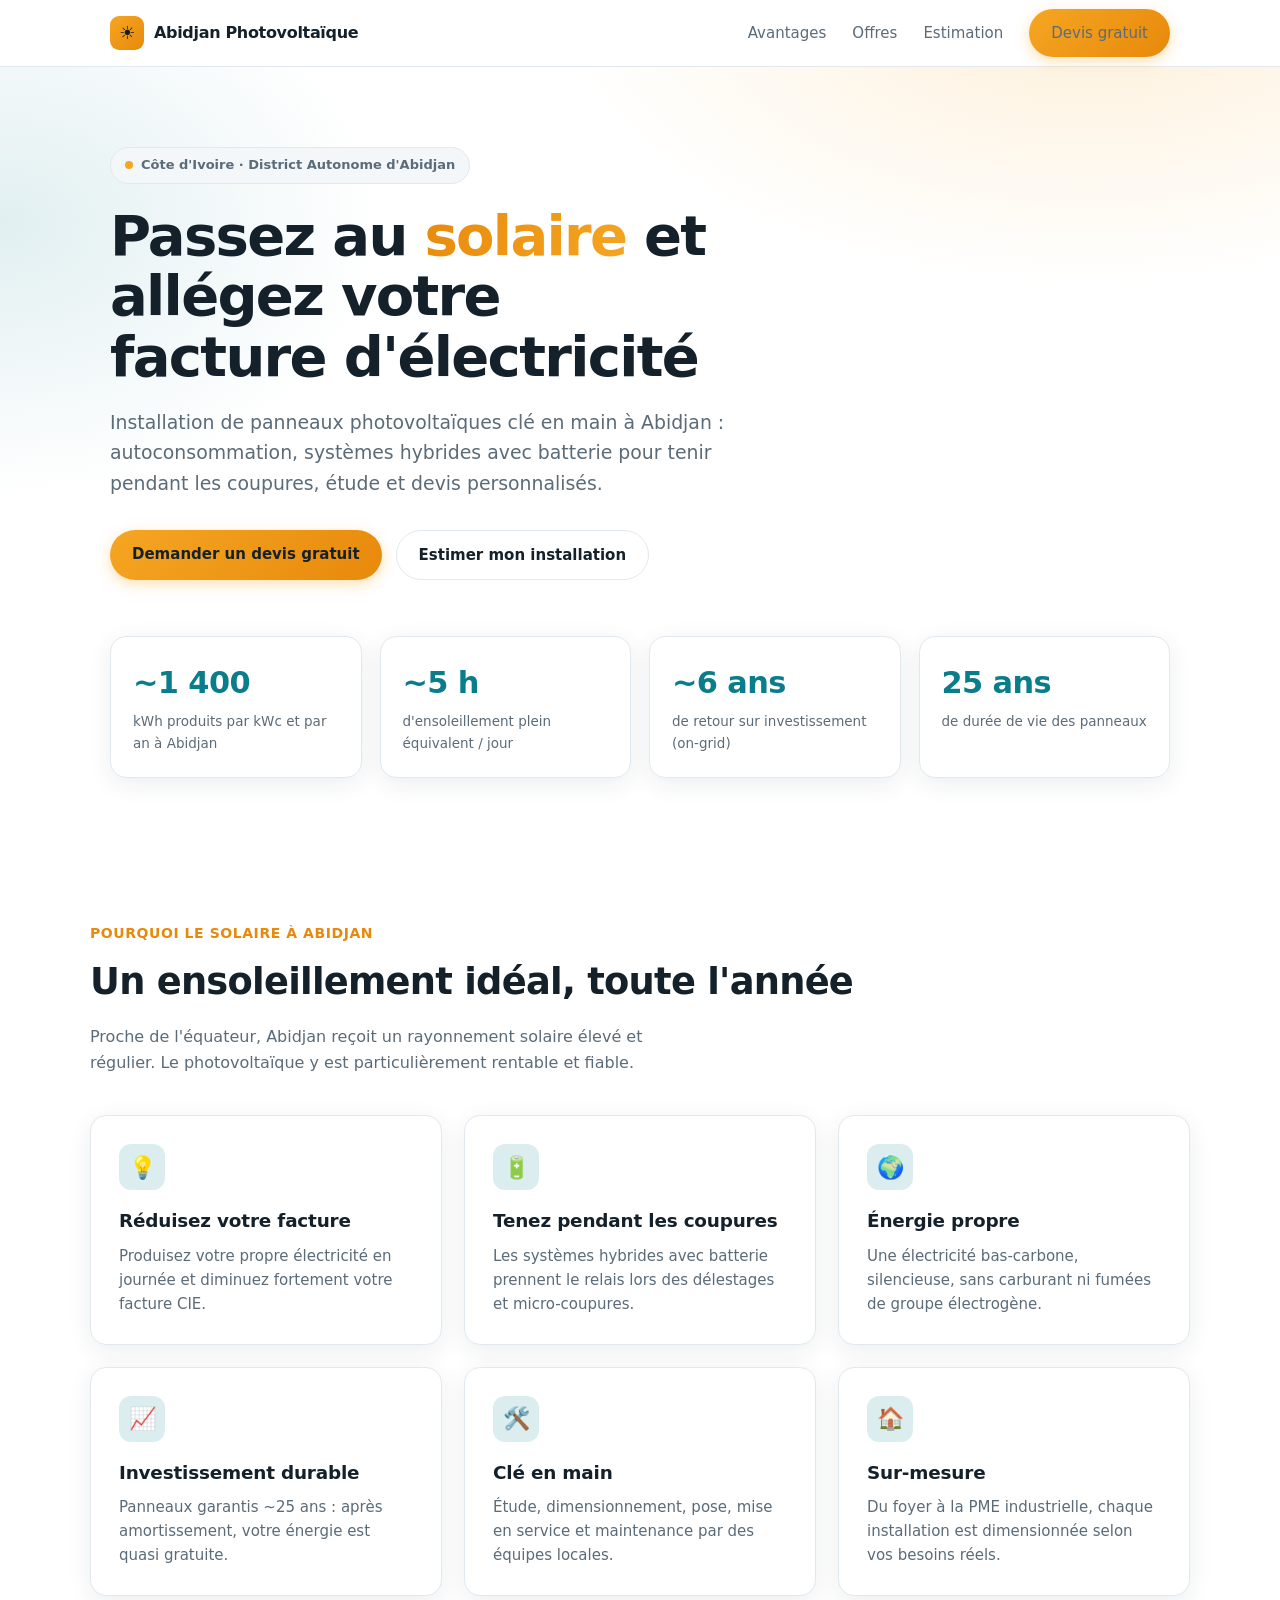
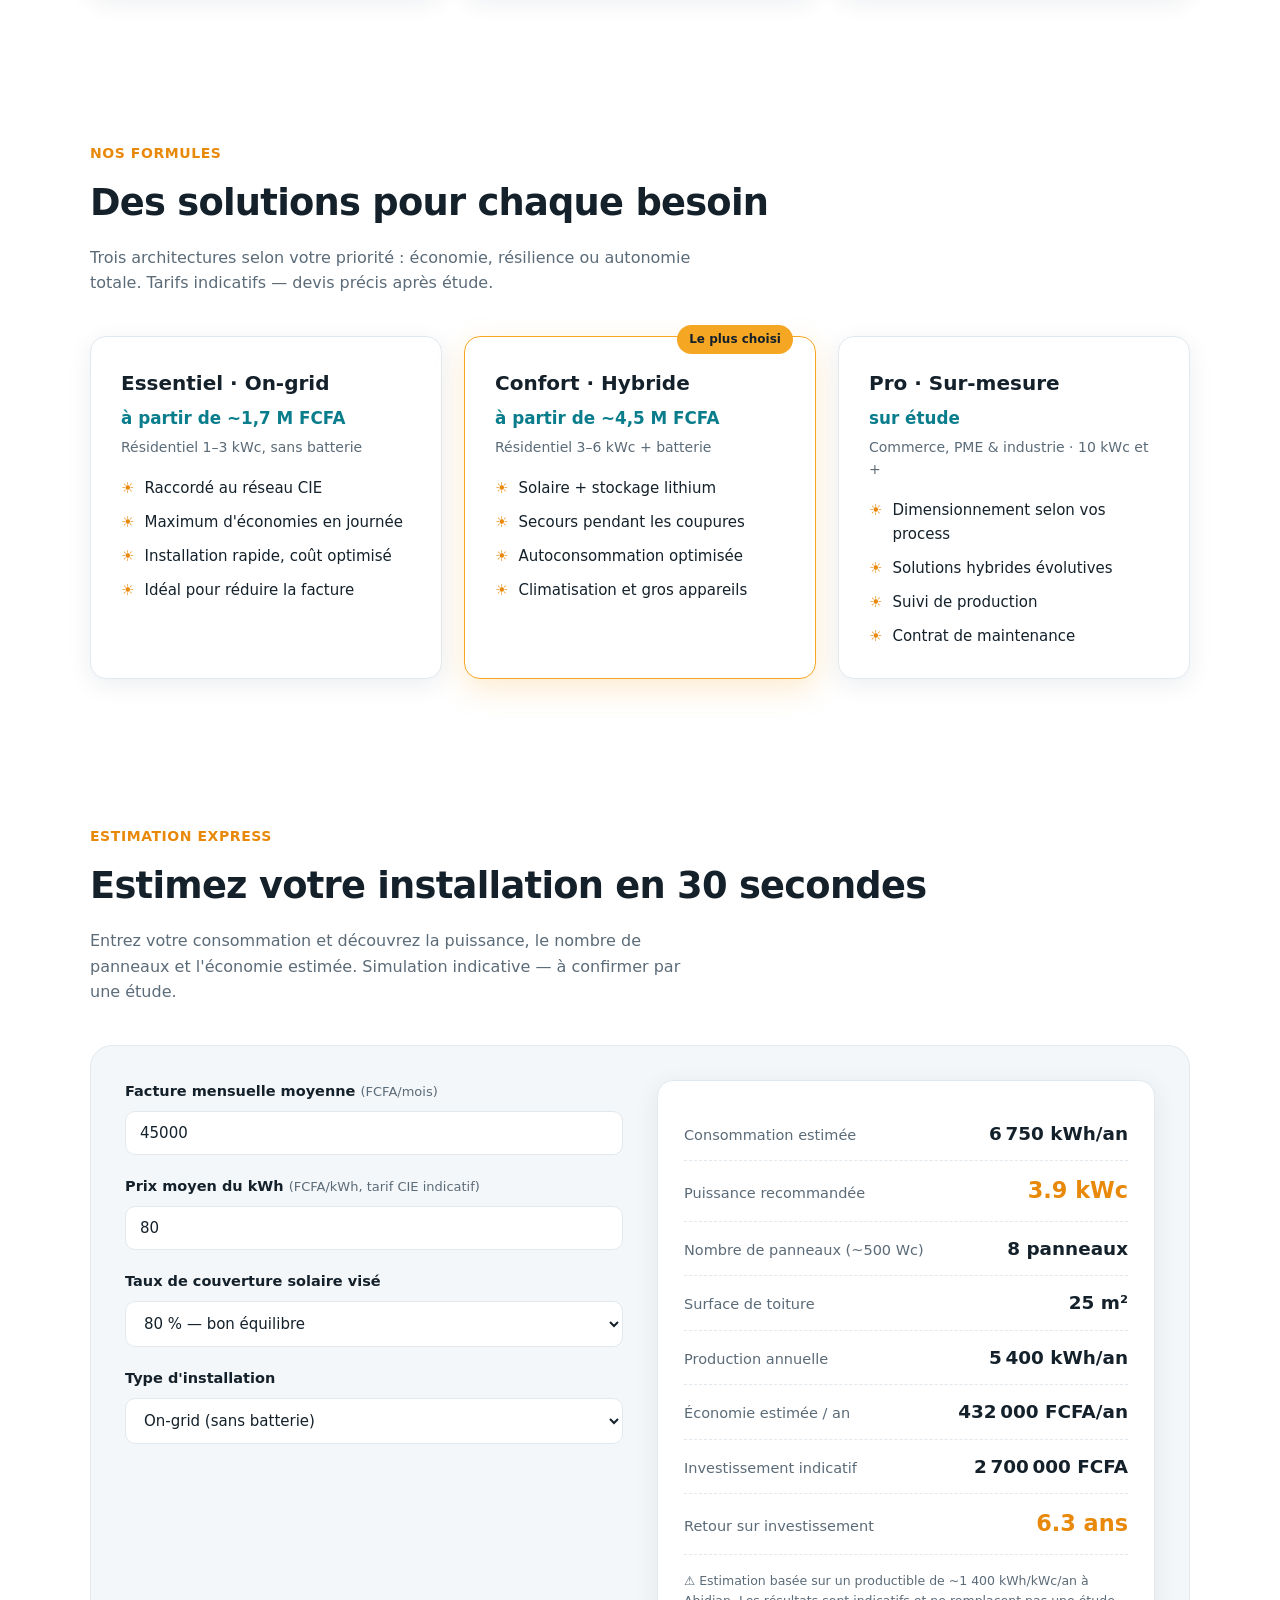
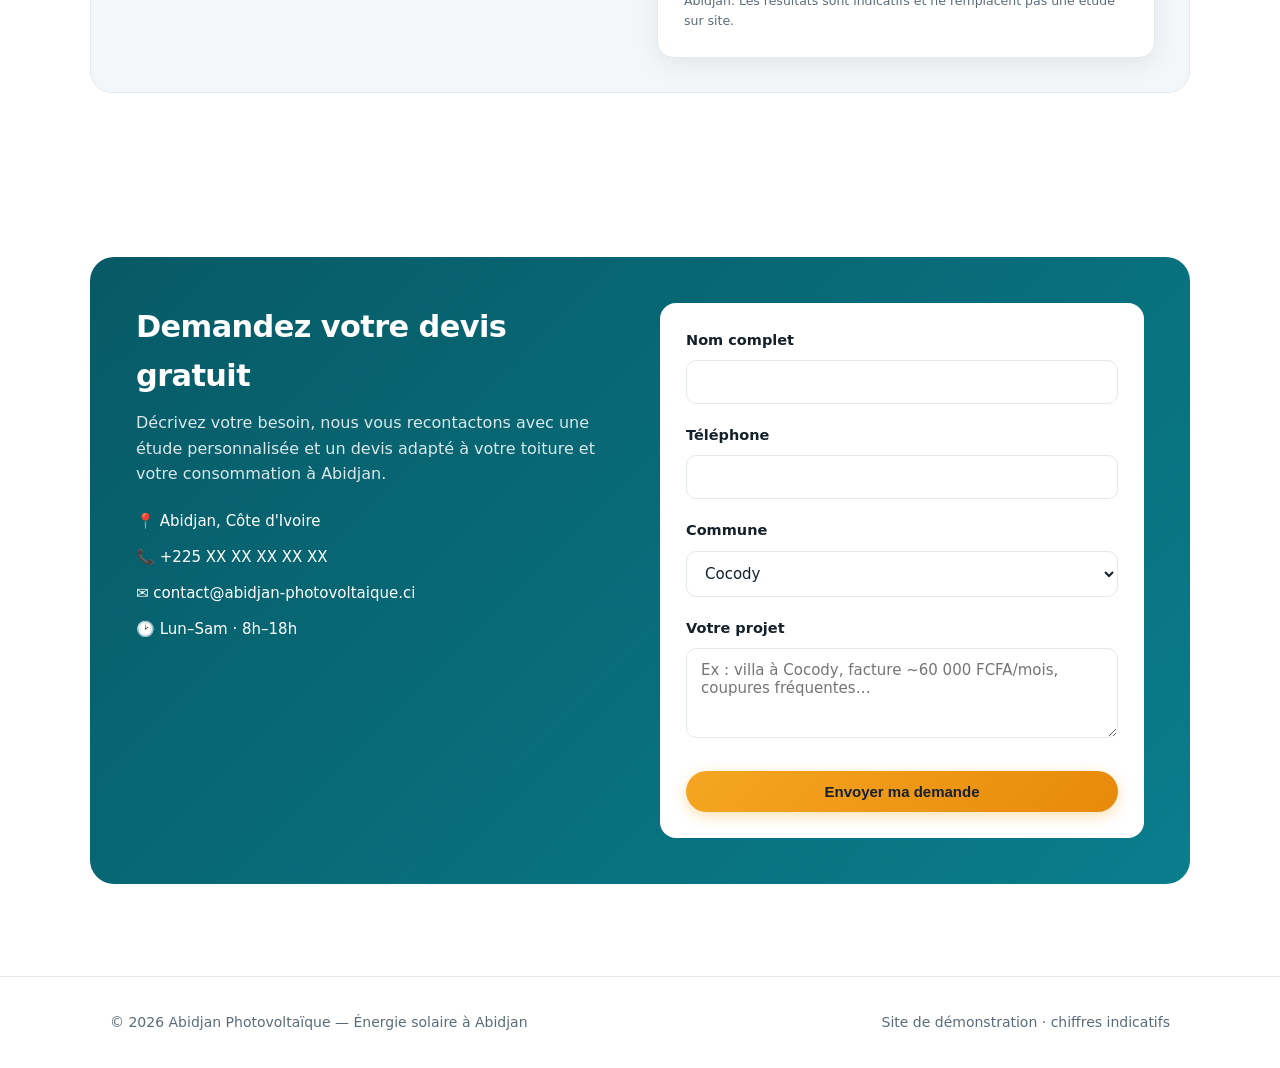
==== index.html @ bf9a9ce2 "feat: landing page et étude technique Abidjan photovoltaïque - index.html : site vitrine autonome (o" ====
<!DOCTYPE html>
<html lang="fr">
<head>
  <meta charset="UTF-8">
  <meta name="viewport" content="width=device-width, initial-scale=1.0">
  <title>Abidjan Photovoltaïque — Énergie solaire clé en main</title>
  <meta name="description" content="Installation de panneaux solaires photovoltaïques à Abidjan : autoconsommation, systèmes hybrides avec batterie, étude et devis. Réduisez votre facture CIE.">
  <style>
    :root {
      --sun: #f5a623;
      --sun-deep: #e8890b;
      --sky: #0a7d8c;
      --sky-deep: #075a66;
      --ink: #14212b;
      --muted: #5b6b78;
      --bg: #ffffff;
      --soft: #f4f7f9;
      --line: #e2e9ee;
      --card: #ffffff;
      --radius: 16px;
      --shadow: 0 6px 24px rgba(10, 40, 60, 0.08);
    }
    @media (prefers-color-scheme: dark) {
      :root {
        --ink: #eef4f7;
        --muted: #a3b3bf;
        --bg: #0e1519;
        --soft: #141e24;
        --line: #24333c;
        --card: #16222a;
        --shadow: 0 6px 24px rgba(0, 0, 0, 0.4);
      }
    }
    * { box-sizing: border-box; margin: 0; padding: 0; }
    html { scroll-behavior: smooth; }
    body {
      font-family: system-ui, -apple-system, "Segoe UI", Roboto, sans-serif;
      color: var(--ink);
      background: var(--bg);
      line-height: 1.6;
      -webkit-font-smoothing: antialiased;
    }
    a { color: inherit; }
    .wrap { max-width: 1100px; margin: 0 auto; padding: 0 20px; }

    /* Header */
    header {
      position: sticky; top: 0; z-index: 50;
      background: color-mix(in srgb, var(--bg) 88%, transparent);
      backdrop-filter: blur(10px);
      border-bottom: 1px solid var(--line);
    }
    .nav { display: flex; align-items: center; justify-content: space-between; height: 66px; }
    .brand { display: flex; align-items: center; gap: 10px; font-weight: 800; letter-spacing: -0.02em; }
    .brand .mark {
      width: 34px; height: 34px; border-radius: 9px;
      background: linear-gradient(135deg, var(--sun), var(--sun-deep));
      display: grid; place-items: center; font-size: 18px;
    }
    .nav-links { display: flex; gap: 26px; align-items: center; }
    .nav-links a { text-decoration: none; color: var(--muted); font-weight: 500; font-size: 15px; }
    .nav-links a:hover { color: var(--ink); }
    .btn {
      display: inline-block; border: none; cursor: pointer;
      background: linear-gradient(135deg, var(--sun), var(--sun-deep));
      color: #14212b; font-weight: 700; font-size: 15px;
      padding: 12px 22px; border-radius: 999px; text-decoration: none;
      transition: transform .15s ease, box-shadow .15s ease;
      box-shadow: 0 4px 14px rgba(245, 166, 35, 0.35);
    }
    .btn:hover { transform: translateY(-2px); box-shadow: 0 8px 22px rgba(245, 166, 35, 0.45); }
    .btn.ghost { background: transparent; color: var(--ink); box-shadow: none; border: 1.5px solid var(--line); }
    @media (max-width: 720px) { .nav-links a:not(.btn) { display: none; } }

    /* Hero */
    .hero {
      position: relative; overflow: hidden;
      padding: 80px 0 70px;
      background:
        radial-gradient(900px 500px at 85% -10%, rgba(245,166,35,0.18), transparent 60%),
        radial-gradient(700px 500px at 0% 20%, rgba(10,125,140,0.12), transparent 55%);
    }
    .hero h1 {
      font-size: clamp(2.1rem, 5vw, 3.5rem); line-height: 1.08;
      letter-spacing: -0.03em; max-width: 16ch;
    }
    .hero h1 .grad {
      background: linear-gradient(120deg, var(--sun-deep), var(--sun));
      -webkit-background-clip: text; background-clip: text; color: transparent;
    }
    .hero p.lead { margin-top: 20px; font-size: 1.18rem; color: var(--muted); max-width: 52ch; }
    .hero-cta { margin-top: 32px; display: flex; gap: 14px; flex-wrap: wrap; }
    .badge {
      display: inline-flex; align-items: center; gap: 8px;
      background: var(--soft); border: 1px solid var(--line);
      padding: 7px 14px; border-radius: 999px; font-size: 13px; font-weight: 600; color: var(--muted);
      margin-bottom: 22px;
    }
    .badge .dot { width: 8px; height: 8px; border-radius: 50%; background: var(--sun); }

    /* Stats */
    .stats { display: grid; grid-template-columns: repeat(4, 1fr); gap: 18px; margin-top: 56px; }
    .stat { background: var(--card); border: 1px solid var(--line); border-radius: var(--radius); padding: 22px; box-shadow: var(--shadow); }
    .stat .n { font-size: 1.9rem; font-weight: 800; letter-spacing: -0.02em; color: var(--sky); }
    .stat .l { font-size: 13.5px; color: var(--muted); margin-top: 4px; }
    @media (max-width: 720px) { .stats { grid-template-columns: repeat(2, 1fr); } }

    /* Sections */
    section.block { padding: 72px 0; }
    .eyebrow { color: var(--sun-deep); font-weight: 700; font-size: 14px; letter-spacing: 0.04em; text-transform: uppercase; }
    h2.title { font-size: clamp(1.6rem, 3.4vw, 2.3rem); letter-spacing: -0.02em; margin-top: 8px; }
    .section-intro { color: var(--muted); max-width: 60ch; margin-top: 12px; }

    .grid3 { display: grid; grid-template-columns: repeat(3, 1fr); gap: 22px; margin-top: 40px; }
    @media (max-width: 820px) { .grid3 { grid-template-columns: 1fr; } }
    .feature { background: var(--card); border: 1px solid var(--line); border-radius: var(--radius); padding: 28px; box-shadow: var(--shadow); }
    .feature .ico { width: 46px; height: 46px; border-radius: 12px; background: color-mix(in srgb, var(--sky) 14%, transparent); display: grid; place-items: center; font-size: 22px; margin-bottom: 16px; }
    .feature h3 { font-size: 1.15rem; letter-spacing: -0.01em; }
    .feature p { color: var(--muted); margin-top: 8px; font-size: 15px; }

    /* Offers */
    .offers { display: grid; grid-template-columns: repeat(3, 1fr); gap: 22px; margin-top: 40px; }
    @media (max-width: 820px) { .offers { grid-template-columns: 1fr; } }
    .offer { background: var(--card); border: 1px solid var(--line); border-radius: var(--radius); padding: 30px; position: relative; box-shadow: var(--shadow); }
    .offer.popular { border-color: var(--sun); box-shadow: 0 10px 30px rgba(245,166,35,0.22); }
    .offer .tag { position: absolute; top: -12px; right: 22px; background: var(--sun); color: #14212b; font-weight: 700; font-size: 12px; padding: 5px 12px; border-radius: 999px; }
    .offer h3 { font-size: 1.25rem; }
    .offer .price { font-size: 1.05rem; color: var(--sky); font-weight: 700; margin: 6px 0 4px; }
    .offer .sub { color: var(--muted); font-size: 14px; }
    .offer ul { list-style: none; margin-top: 18px; display: grid; gap: 10px; }
    .offer li { font-size: 15px; display: flex; gap: 10px; align-items: flex-start; }
    .offer li::before { content: "☀"; color: var(--sun-deep); }

    /* Calculator */
    .calc-wrap { background: var(--soft); border: 1px solid var(--line); border-radius: 22px; padding: 34px; margin-top: 40px; display: grid; grid-template-columns: 1fr 1fr; gap: 34px; }
    @media (max-width: 820px) { .calc-wrap { grid-template-columns: 1fr; } }
    .field { margin-bottom: 20px; }
    .field label { display: block; font-weight: 600; font-size: 14.5px; margin-bottom: 8px; }
    .field .hint { color: var(--muted); font-weight: 400; font-size: 13px; }
    .field input, .field select {
      width: 100%; padding: 12px 14px; border-radius: 10px; border: 1.5px solid var(--line);
      background: var(--bg); color: var(--ink); font-size: 15px; font-family: inherit;
    }
    .field input:focus, .field select:focus { outline: none; border-color: var(--sun); }
    .results { background: var(--card); border: 1px solid var(--line); border-radius: 16px; padding: 26px; box-shadow: var(--shadow); }
    .res-row { display: flex; justify-content: space-between; align-items: baseline; padding: 12px 0; border-bottom: 1px dashed var(--line); }
    .res-row:last-child { border-bottom: none; }
    .res-row .k { color: var(--muted); font-size: 14.5px; }
    .res-row .v { font-weight: 800; font-size: 1.15rem; color: var(--ink); }
    .res-row .v.big { color: var(--sun-deep); font-size: 1.4rem; }
    .disclaimer { font-size: 12.5px; color: var(--muted); margin-top: 16px; }

    /* Contact */
    .contact { background: linear-gradient(135deg, var(--sky-deep), var(--sky)); border-radius: 24px; padding: 46px; color: #fff; margin-top: 20px; display: grid; grid-template-columns: 1fr 1fr; gap: 40px; }
    @media (max-width: 820px) { .contact { grid-template-columns: 1fr; padding: 32px; } }
    .contact h2 { font-size: 1.9rem; letter-spacing: -0.02em; }
    .contact p { color: rgba(255,255,255,0.85); margin-top: 10px; }
    .contact .info { margin-top: 22px; display: grid; gap: 12px; font-size: 15px; }
    .contact .info div { display: flex; gap: 10px; align-items: center; }
    .form-card { background: #fff; border-radius: 16px; padding: 26px; color: var(--ink); }
    .form-card .field input, .form-card .field select, .form-card .field textarea {
      width: 100%; padding: 12px 14px; border-radius: 10px; border: 1.5px solid #e2e9ee;
      background: #fff; color: #14212b; font-size: 15px; font-family: inherit;
    }
    .form-card textarea { resize: vertical; min-height: 90px; }
    .form-card .btn { width: 100%; text-align: center; margin-top: 6px; }
    .form-msg { margin-top: 14px; font-size: 14px; font-weight: 600; color: var(--sky-deep); display: none; }

    footer { border-top: 1px solid var(--line); padding: 34px 0; margin-top: 20px; color: var(--muted); font-size: 14px; }
    .foot { display: flex; justify-content: space-between; flex-wrap: wrap; gap: 12px; align-items: center; }
  </style>
</head>
<body>
  <header>
    <div class="wrap nav">
      <div class="brand"><span class="mark">☀️</span> Abidjan Photovoltaïque</div>
      <nav class="nav-links">
        <a href="#avantages">Avantages</a>
        <a href="#offres">Offres</a>
        <a href="#calcul">Estimation</a>
        <a href="#contact" class="btn">Devis gratuit</a>
      </nav>
    </div>
  </header>

  <!-- HERO -->
  <section class="hero">
    <div class="wrap">
      <span class="badge"><span class="dot"></span> Côte d'Ivoire · District Autonome d'Abidjan</span>
      <h1>Passez au <span class="grad">solaire</span> et allégez votre facture d'électricité</h1>
      <p class="lead">Installation de panneaux photovoltaïques clé en main à Abidjan : autoconsommation, systèmes hybrides avec batterie pour tenir pendant les coupures, étude et devis personnalisés.</p>
      <div class="hero-cta">
        <a href="#contact" class="btn">Demander un devis gratuit</a>
        <a href="#calcul" class="btn ghost">Estimer mon installation</a>
      </div>

      <div class="stats">
        <div class="stat"><div class="n">~1 400</div><div class="l">kWh produits par kWc et par an à Abidjan</div></div>
        <div class="stat"><div class="n">~5 h</div><div class="l">d'ensoleillement plein équivalent / jour</div></div>
        <div class="stat"><div class="n">~6 ans</div><div class="l">de retour sur investissement (on-grid)</div></div>
        <div class="stat"><div class="n">25 ans</div><div class="l">de durée de vie des panneaux</div></div>
      </div>
    </div>
  </section>

  <!-- AVANTAGES -->
  <section class="block wrap" id="avantages">
    <span class="eyebrow">Pourquoi le solaire à Abidjan</span>
    <h2 class="title">Un ensoleillement idéal, toute l'année</h2>
    <p class="section-intro">Proche de l'équateur, Abidjan reçoit un rayonnement solaire élevé et régulier. Le photovoltaïque y est particulièrement rentable et fiable.</p>
    <div class="grid3">
      <div class="feature"><div class="ico">💡</div><h3>Réduisez votre facture</h3><p>Produisez votre propre électricité en journée et diminuez fortement votre facture CIE.</p></div>
      <div class="feature"><div class="ico">🔋</div><h3>Tenez pendant les coupures</h3><p>Les systèmes hybrides avec batterie prennent le relais lors des délestages et micro-coupures.</p></div>
      <div class="feature"><div class="ico">🌍</div><h3>Énergie propre</h3><p>Une électricité bas-carbone, silencieuse, sans carburant ni fumées de groupe électrogène.</p></div>
      <div class="feature"><div class="ico">📈</div><h3>Investissement durable</h3><p>Panneaux garantis ~25 ans : après amortissement, votre énergie est quasi gratuite.</p></div>
      <div class="feature"><div class="ico">🛠️</div><h3>Clé en main</h3><p>Étude, dimensionnement, pose, mise en service et maintenance par des équipes locales.</p></div>
      <div class="feature"><div class="ico">🏠</div><h3>Sur-mesure</h3><p>Du foyer à la PME industrielle, chaque installation est dimensionnée selon vos besoins réels.</p></div>
    </div>
  </section>

  <!-- OFFRES -->
  <section class="block wrap" id="offres">
    <span class="eyebrow">Nos formules</span>
    <h2 class="title">Des solutions pour chaque besoin</h2>
    <p class="section-intro">Trois architectures selon votre priorité : économie, résilience ou autonomie totale. Tarifs indicatifs — devis précis après étude.</p>
    <div class="offers">
      <div class="offer">
        <h3>Essentiel · On-grid</h3>
        <div class="price">à partir de ~1,7 M FCFA</div>
        <div class="sub">Résidentiel 1–3 kWc, sans batterie</div>
        <ul>
          <li>Raccordé au réseau CIE</li>
          <li>Maximum d'économies en journée</li>
          <li>Installation rapide, coût optimisé</li>
          <li>Idéal pour réduire la facture</li>
        </ul>
      </div>
      <div class="offer popular">
        <span class="tag">Le plus choisi</span>
        <h3>Confort · Hybride</h3>
        <div class="price">à partir de ~4,5 M FCFA</div>
        <div class="sub">Résidentiel 3–6 kWc + batterie</div>
        <ul>
          <li>Solaire + stockage lithium</li>
          <li>Secours pendant les coupures</li>
          <li>Autoconsommation optimisée</li>
          <li>Climatisation et gros appareils</li>
        </ul>
      </div>
      <div class="offer">
        <h3>Pro · Sur-mesure</h3>
        <div class="price">sur étude</div>
        <div class="sub">Commerce, PME & industrie · 10 kWc et +</div>
        <ul>
          <li>Dimensionnement selon vos process</li>
          <li>Solutions hybrides évolutives</li>
          <li>Suivi de production</li>
          <li>Contrat de maintenance</li>
        </ul>
      </div>
    </div>
  </section>

  <!-- CALCULATEUR -->
  <section class="block wrap" id="calcul">
    <span class="eyebrow">Estimation express</span>
    <h2 class="title">Estimez votre installation en 30 secondes</h2>
    <p class="section-intro">Entrez votre consommation et découvrez la puissance, le nombre de panneaux et l'économie estimée. Simulation indicative — à confirmer par une étude.</p>
    <div class="calc-wrap">
      <div>
        <div class="field">
          <label>Facture mensuelle moyenne <span class="hint">(FCFA/mois)</span></label>
          <input type="number" id="facture" value="45000" min="0" step="1000">
        </div>
        <div class="field">
          <label>Prix moyen du kWh <span class="hint">(FCFA/kWh, tarif CIE indicatif)</span></label>
          <input type="number" id="prix" value="80" min="1" step="1">
        </div>
        <div class="field">
          <label>Taux de couverture solaire visé</label>
          <select id="couverture">
            <option value="0.6">60 % — je réduis ma facture</option>
            <option value="0.8" selected>80 % — bon équilibre</option>
            <option value="0.95">95 % — quasi-autonomie</option>
          </select>
        </div>
        <div class="field">
          <label>Type d'installation</label>
          <select id="type">
            <option value="700000">On-grid (sans batterie)</option>
            <option value="1500000">Hybride (avec batterie)</option>
          </select>
        </div>
      </div>
      <div class="results">
        <div class="res-row"><span class="k">Consommation estimée</span><span class="v" id="rConso">—</span></div>
        <div class="res-row"><span class="k">Puissance recommandée</span><span class="v big" id="rKwc">—</span></div>
        <div class="res-row"><span class="k">Nombre de panneaux (~500 Wc)</span><span class="v" id="rPan">—</span></div>
        <div class="res-row"><span class="k">Surface de toiture</span><span class="v" id="rSurf">—</span></div>
        <div class="res-row"><span class="k">Production annuelle</span><span class="v" id="rProd">—</span></div>
        <div class="res-row"><span class="k">Économie estimée / an</span><span class="v" id="rEco">—</span></div>
        <div class="res-row"><span class="k">Investissement indicatif</span><span class="v" id="rInv">—</span></div>
        <div class="res-row"><span class="k">Retour sur investissement</span><span class="v big" id="rRoi">—</span></div>
        <p class="disclaimer">⚠️ Estimation basée sur un productible de ~1 400 kWh/kWc/an à Abidjan. Les résultats sont indicatifs et ne remplacent pas une étude sur site.</p>
      </div>
    </div>
  </section>

  <!-- CONTACT -->
  <section class="block wrap" id="contact">
    <div class="contact">
      <div>
        <h2>Demandez votre devis gratuit</h2>
        <p>Décrivez votre besoin, nous vous recontactons avec une étude personnalisée et un devis adapté à votre toiture et votre consommation à Abidjan.</p>
        <div class="info">
          <div>📍 Abidjan, Côte d'Ivoire</div>
          <div>📞 +225 XX XX XX XX XX</div>
          <div>✉️ contact@abidjan-photovoltaique.ci</div>
          <div>🕑 Lun–Sam · 8h–18h</div>
        </div>
      </div>
      <form class="form-card" id="devisForm" novalidate>
        <div class="field"><label for="nom">Nom complet</label><input type="text" id="nom" required></div>
        <div class="field"><label for="tel">Téléphone</label><input type="tel" id="tel" required></div>
        <div class="field"><label for="commune">Commune</label>
          <select id="commune">
            <option>Cocody</option><option>Plateau</option><option>Yopougon</option>
            <option>Marcory</option><option>Treichville</option><option>Abobo</option>
            <option>Adjamé</option><option>Koumassi</option><option>Port-Bouët</option>
            <option>Bingerville</option><option>Autre</option>
          </select>
        </div>
        <div class="field"><label for="msg">Votre projet</label><textarea id="msg" placeholder="Ex : villa à Cocody, facture ~60 000 FCFA/mois, coupures fréquentes…"></textarea></div>
        <button type="submit" class="btn">Envoyer ma demande</button>
        <p class="form-msg" id="formMsg">✅ Merci ! Votre demande a bien été enregistrée. Nous vous recontactons rapidement.</p>
      </form>
    </div>
  </section>

  <footer>
    <div class="wrap foot">
      <div>© <span id="year"></span> Abidjan Photovoltaïque — Énergie solaire à Abidjan</div>
      <div>Site de démonstration · chiffres indicatifs</div>
    </div>
  </footer>

  <script>
    // Année dynamique
    document.getElementById('year').textContent = new Date().getFullYear();

    // --- Calculateur ---
    const PRODUCTIBLE = 1400;   // kWh par kWc et par an à Abidjan
    const WC_PAR_PANNEAU = 500; // Wc
    const M2_PAR_KWC = 6.5;     // m² par kWc

    const f = (n) => new Intl.NumberFormat('fr-FR').format(Math.round(n));

    function calcul() {
      const facture = Math.max(0, +document.getElementById('facture').value || 0);
      const prix = Math.max(1, +document.getElementById('prix').value || 1);
      const couv = +document.getElementById('couverture').value;
      const coutKwc = +document.getElementById('type').value;

      const consoMois = facture / prix;          // kWh/mois
      const consoAn = consoMois * 12;            // kWh/an
      const consoCouverte = consoAn * couv;      // kWh/an à couvrir
      const kwc = consoCouverte / PRODUCTIBLE;   // puissance crête
      const panneaux = Math.ceil((kwc * 1000) / WC_PAR_PANNEAU);
      const surface = kwc * M2_PAR_KWC;
      const prodAn = kwc * PRODUCTIBLE;
      const ecoAn = Math.min(prodAn, consoAn) * prix; // on ne valorise pas le surplus au-delà de la conso
      const invest = kwc * coutKwc;
      const roi = ecoAn > 0 ? invest / ecoAn : 0;

      document.getElementById('rConso').textContent = f(consoAn) + ' kWh/an';
      document.getElementById('rKwc').textContent = kwc.toFixed(1) + ' kWc';
      document.getElementById('rPan').textContent = panneaux + ' panneaux';
      document.getElementById('rSurf').textContent = f(surface) + ' m²';
      document.getElementById('rProd').textContent = f(prodAn) + ' kWh/an';
      document.getElementById('rEco').textContent = f(ecoAn) + ' FCFA/an';
      document.getElementById('rInv').textContent = f(invest) + ' FCFA';
      document.getElementById('rRoi').textContent = roi > 0 ? roi.toFixed(1) + ' ans' : '—';
    }

    ['facture','prix','couverture','type'].forEach(id =>
      document.getElementById(id).addEventListener('input', calcul));
    calcul();

    // --- Formulaire (démo, pas d'envoi réseau) ---
    document.getElementById('devisForm').addEventListener('submit', function (e) {
      e.preventDefault();
      const nom = document.getElementById('nom').value.trim();
      const tel = document.getElementById('tel').value.trim();
      if (!nom || !tel) { alert('Merci de renseigner votre nom et votre téléphone.'); return; }
      document.getElementById('formMsg').style.display = 'block';
      this.reset();
    });
  </script>
</body>
</html>
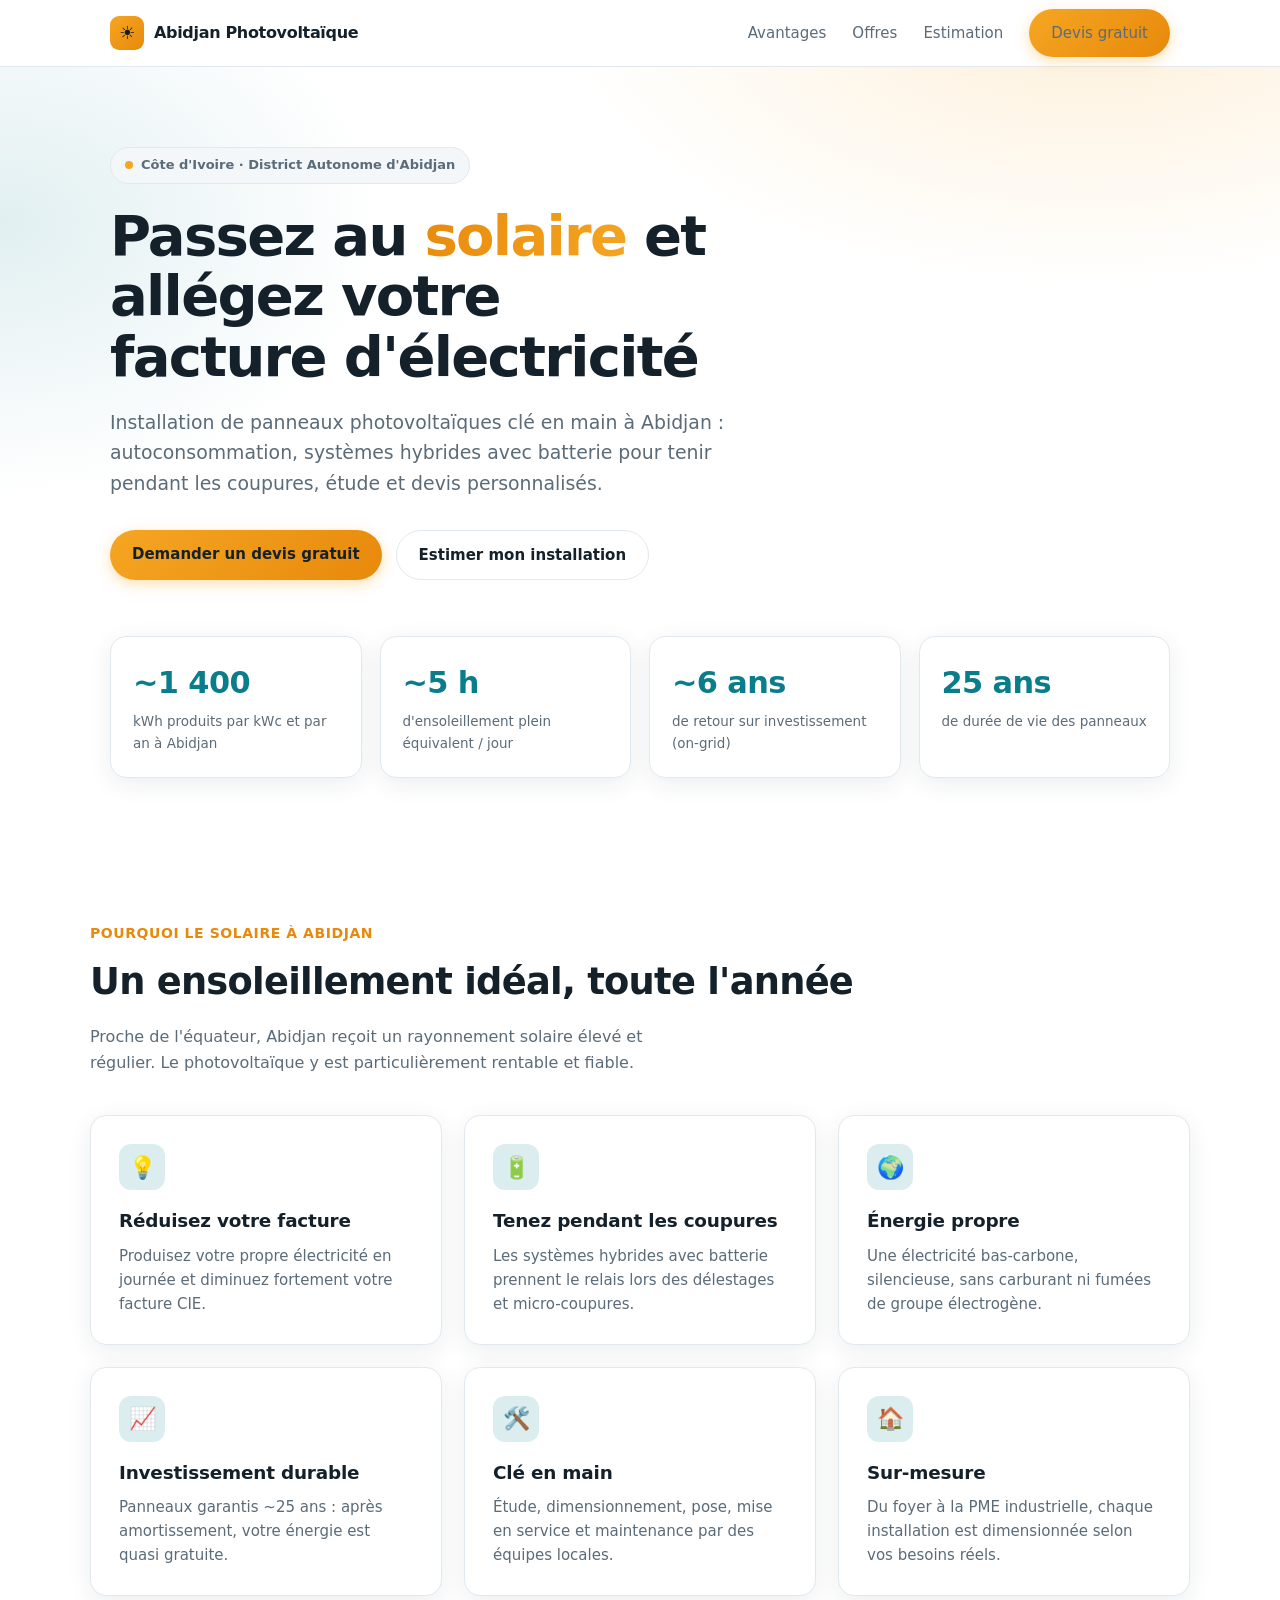
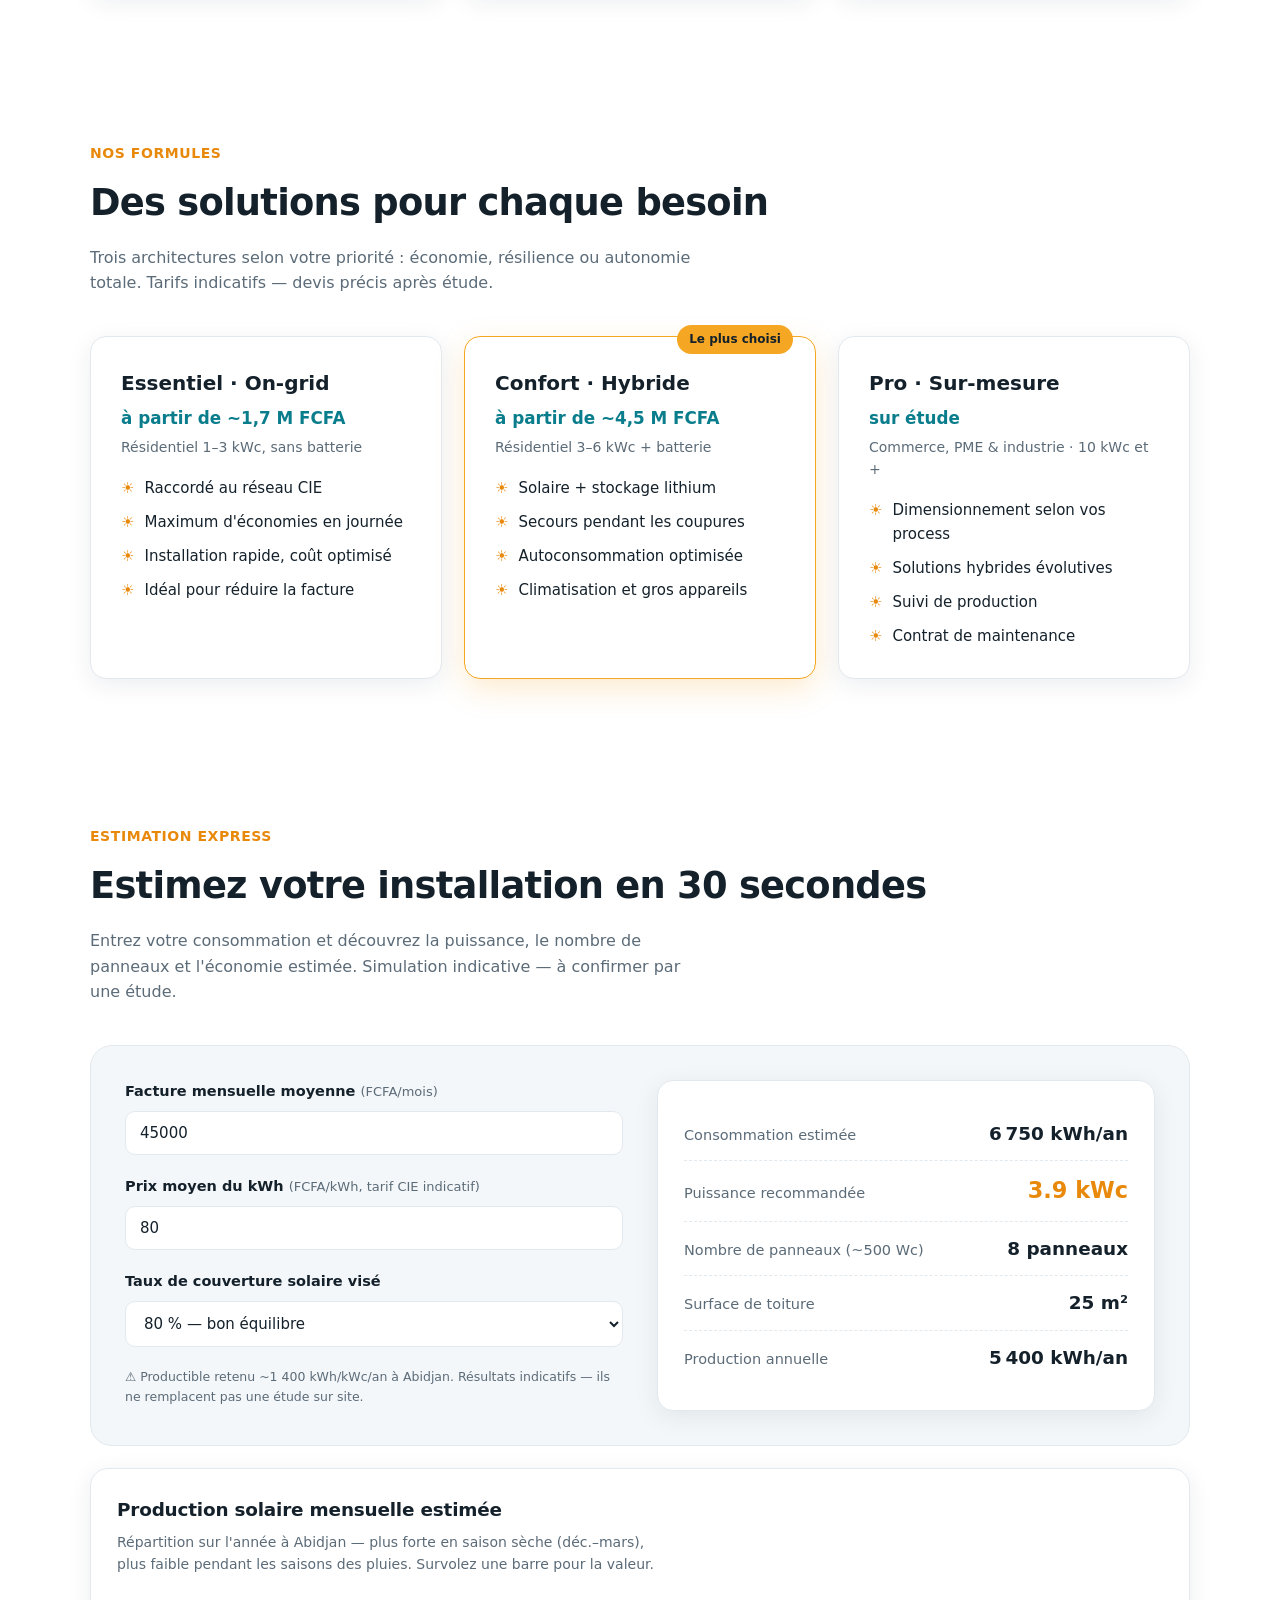
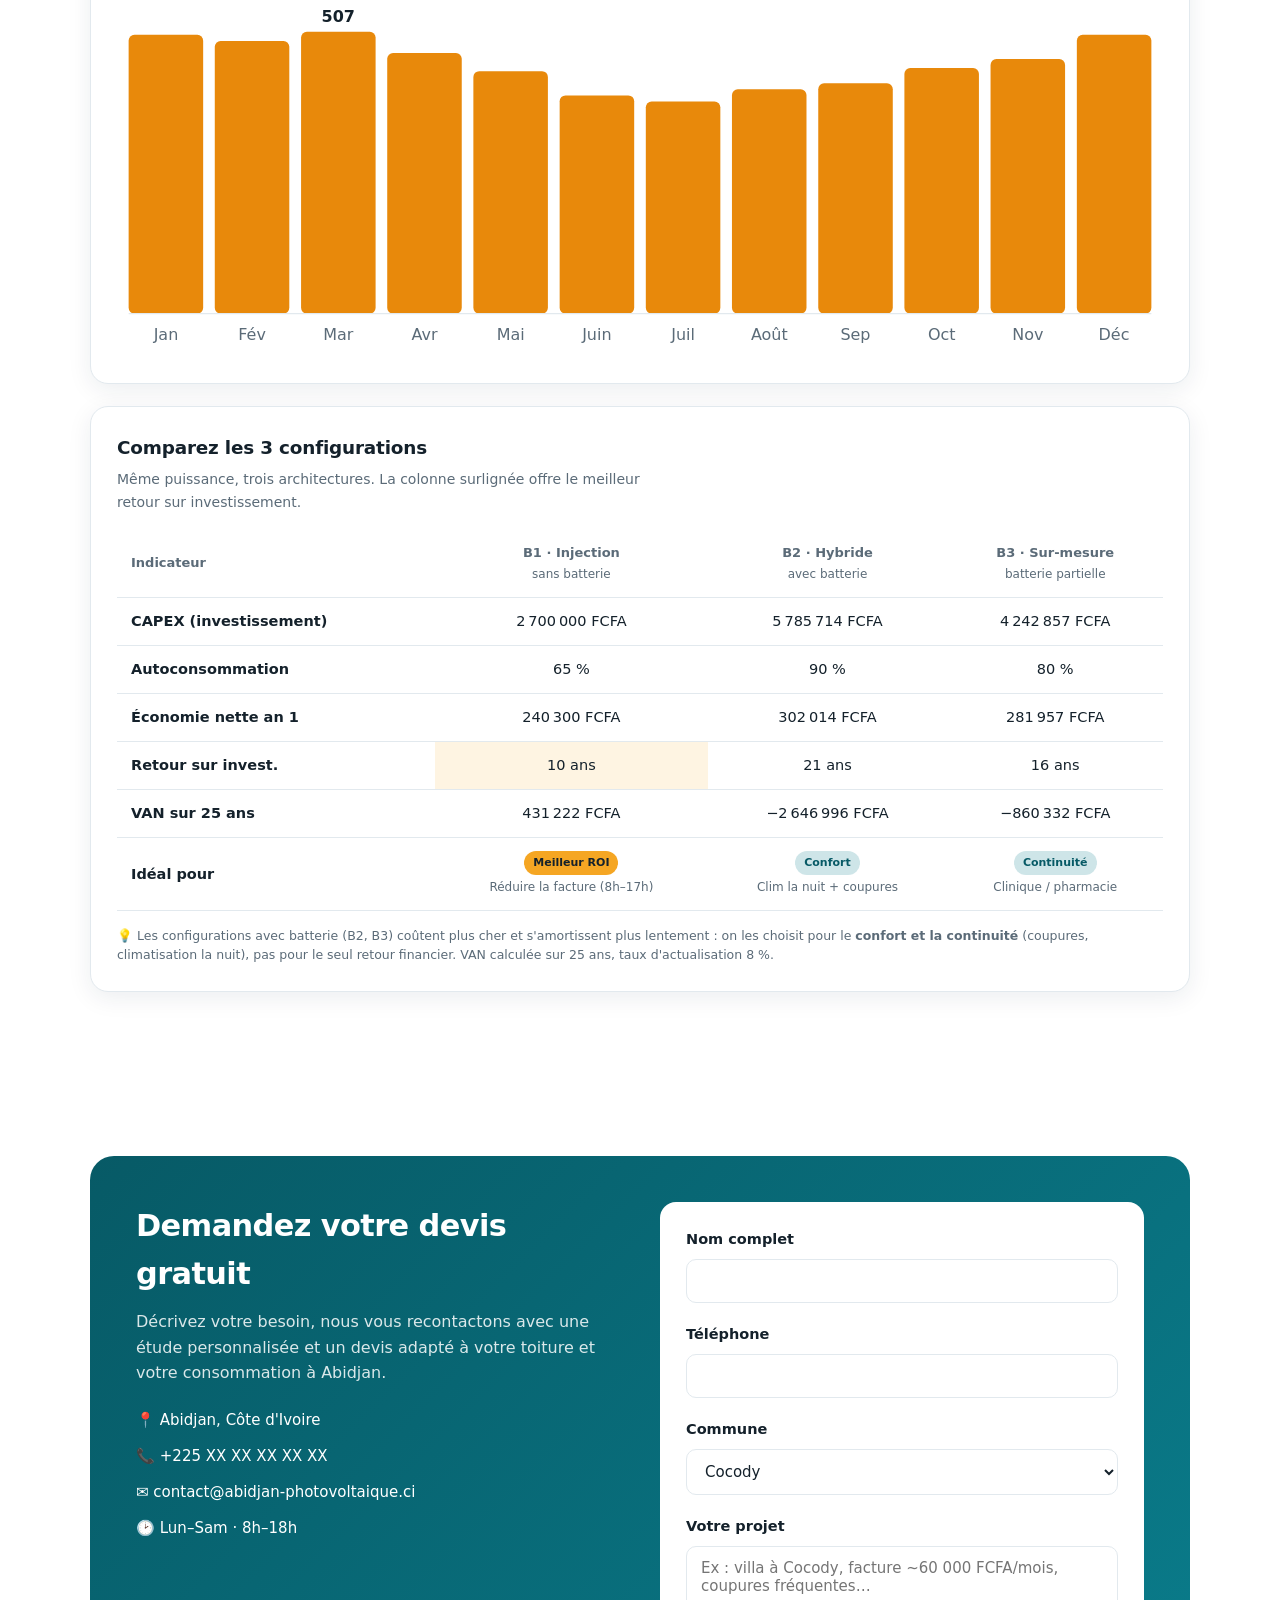
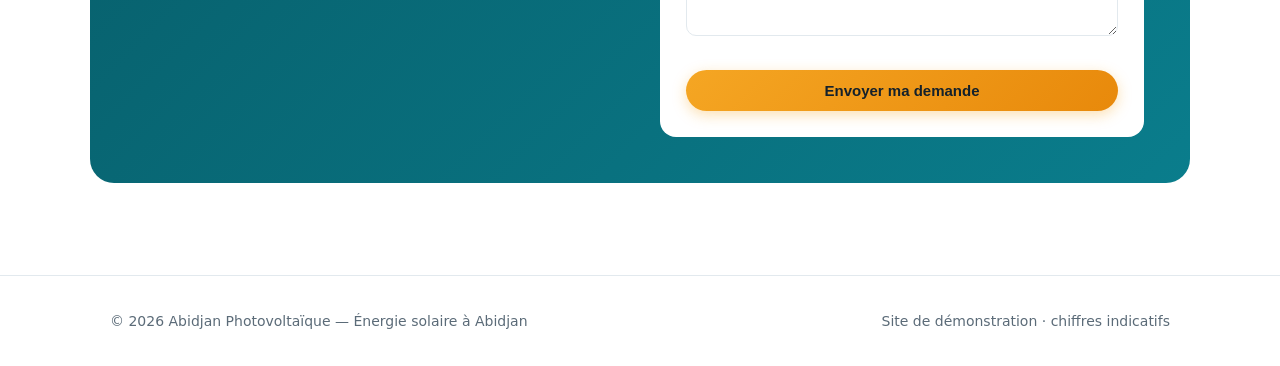
==== commit c3e0c432: "feat: calculateur web enrichi — graphique production mensuelle + comparatif B1/B2/B3 - Logique align" ====
--- a/index.html
+++ b/index.html
@@ -149,6 +149,31 @@
     .res-row .v { font-weight: 800; font-size: 1.15rem; color: var(--ink); }
     .res-row .v.big { color: var(--sun-deep); font-size: 1.4rem; }
     .disclaimer { font-size: 12.5px; color: var(--muted); margin-top: 16px; }
+
+    /* Chart + comparatif */
+    .chart-card, .compare { background: var(--card); border: 1px solid var(--line); border-radius: 18px; padding: 26px; margin-top: 22px; box-shadow: var(--shadow); }
+    .chart-card h3, .compare h3 { font-size: 1.15rem; letter-spacing: -0.01em; }
+    .chart-card .csub, .compare .csub { color: var(--muted); font-size: 14px; margin: 6px 0 18px; max-width: 62ch; }
+    .chart-card svg { width: 100%; height: auto; display: block; }
+    .chart-card .bar { fill: var(--sun-deep); transition: fill .15s; }
+    .chart-card .bar:hover { fill: var(--sun); }
+    .chart-card .axis { stroke: var(--line); stroke-width: 1; }
+    .chart-card .mlabel { fill: var(--muted); font: 500 11px system-ui, sans-serif; }
+    .chart-card .vlabel { fill: var(--ink); font: 700 11px system-ui, sans-serif; }
+    .compare .tbl-scroll { overflow-x: auto; }
+    .compare table { width: 100%; border-collapse: collapse; min-width: 460px; }
+    .compare th, .compare td { padding: 12px 14px; border-bottom: 1px solid var(--line); font-size: 14.5px; }
+    .compare thead th { font-size: 13px; color: var(--muted); font-weight: 700; text-align: center; }
+    .compare thead th:first-child { text-align: left; }
+    .compare tbody th { font-weight: 600; color: var(--ink); text-align: left; }
+    .compare tbody td { text-align: center; font-variant-numeric: tabular-nums; }
+    .compare .best { background: color-mix(in srgb, var(--sun) 13%, transparent); }
+    .compare .cfg-name { font-weight: 800; display: block; }
+    .compare .cfg-sub { color: var(--muted); font-size: 12px; font-weight: 500; }
+    .compare .pill { display: inline-block; font-size: 11px; font-weight: 700; padding: 3px 9px; border-radius: 999px; }
+    .compare .pill.win { background: var(--sun); color: #14212b; }
+    .compare .pill.res { background: color-mix(in srgb, var(--sky) 20%, transparent); color: var(--sky-deep); }
+    .compare .note { color: var(--muted); font-size: 12.5px; margin-top: 16px; line-height: 1.5; }
 
     /* Contact */
     .contact { background: linear-gradient(135deg, var(--sky-deep), var(--sky)); border-radius: 24px; padding: 46px; color: #fff; margin-top: 20px; display: grid; grid-template-columns: 1fr 1fr; gap: 40px; }
@@ -284,13 +309,7 @@
             <option value="0.95">95 % — quasi-autonomie</option>
           </select>
         </div>
-        <div class="field">
-          <label>Type d'installation</label>
-          <select id="type">
-            <option value="700000">On-grid (sans batterie)</option>
-            <option value="1500000">Hybride (avec batterie)</option>
-          </select>
-        </div>
+        <p class="disclaimer">⚠️ Productible retenu ~1 400 kWh/kWc/an à Abidjan. Résultats indicatifs — ils ne remplacent pas une étude sur site.</p>
       </div>
       <div class="results">
         <div class="res-row"><span class="k">Consommation estimée</span><span class="v" id="rConso">—</span></div>
@@ -298,11 +317,27 @@
         <div class="res-row"><span class="k">Nombre de panneaux (~500 Wc)</span><span class="v" id="rPan">—</span></div>
         <div class="res-row"><span class="k">Surface de toiture</span><span class="v" id="rSurf">—</span></div>
         <div class="res-row"><span class="k">Production annuelle</span><span class="v" id="rProd">—</span></div>
-        <div class="res-row"><span class="k">Économie estimée / an</span><span class="v" id="rEco">—</span></div>
-        <div class="res-row"><span class="k">Investissement indicatif</span><span class="v" id="rInv">—</span></div>
-        <div class="res-row"><span class="k">Retour sur investissement</span><span class="v big" id="rRoi">—</span></div>
-        <p class="disclaimer">⚠️ Estimation basée sur un productible de ~1 400 kWh/kWc/an à Abidjan. Les résultats sont indicatifs et ne remplacent pas une étude sur site.</p>
-      </div>
+      </div>
+    </div>
+
+    <!-- Graphique production mensuelle -->
+    <div class="chart-card">
+      <h3>Production solaire mensuelle estimée</h3>
+      <p class="csub">Répartition sur l'année à Abidjan — plus forte en saison sèche (déc.–mars), plus faible pendant les saisons des pluies. Survolez une barre pour la valeur.</p>
+      <div id="chart" role="img" aria-label="Production mensuelle estimée en kWh"></div>
+    </div>
+
+    <!-- Comparatif des 3 configurations -->
+    <div class="compare">
+      <h3>Comparez les 3 configurations</h3>
+      <p class="csub">Même puissance, trois architectures. La colonne surlignée offre le meilleur retour sur investissement.</p>
+      <div class="tbl-scroll">
+        <table>
+          <thead><tr><th>Indicateur</th><th id="hB1"></th><th id="hB2"></th><th id="hB3"></th></tr></thead>
+          <tbody id="cmpBody"></tbody>
+        </table>
+      </div>
+      <p class="note">💡 Les configurations avec batterie (B2, B3) coûtent plus cher et s'amortissent plus lentement : on les choisit pour le <strong>confort et la continuité</strong> (coupures, climatisation la nuit), pas pour le seul retour financier. VAN calculée sur 25 ans, taux d'actualisation 8 %.</p>
     </div>
   </section>
 
@@ -348,41 +383,130 @@
     // Année dynamique
     document.getElementById('year').textContent = new Date().getFullYear();
 
-    // --- Calculateur ---
-    const PRODUCTIBLE = 1400;   // kWh par kWc et par an à Abidjan
+    // --- Calculateur (aligné sur docs/modele-financier-pv.xlsx) ---
+    const PRODUCTIBLE = 1400;   // kWh/kWc/an à Abidjan
     const WC_PAR_PANNEAU = 500; // Wc
-    const M2_PAR_KWC = 6.5;     // m² par kWc
+    const M2_PAR_KWC = 6.5;     // m²/kWc
+    const DEGR = 0.007;         // dégradation annuelle des modules
+    const INFL = 0.03;          // inflation du tarif électricité
+    const OM = 0.015;           // O&M annuel (% CAPEX)
+    const ACTU = 0.08;          // taux d'actualisation (VAN)
+    const DUREE = 25;           // ans
+
+    const CONFIGS = [
+      { id:'B1', nom:'B1 · Injection', sub:'sans batterie',      cost:700000,  auto:0.65, bat:0.00, ond:0.08 },
+      { id:'B2', nom:'B2 · Hybride',   sub:'avec batterie',      cost:1500000, auto:0.90, bat:0.30, ond:0.08 },
+      { id:'B3', nom:'B3 · Sur-mesure',sub:'batterie partielle', cost:1100000, auto:0.80, bat:0.15, ond:0.08 },
+    ];
+
+    // Répartition mensuelle de la production à Abidjan (normalisée dans le code)
+    const MOIS = ['Jan','Fév','Mar','Avr','Mai','Juin','Juil','Août','Sep','Oct','Nov','Déc'];
+    const PART_RAW = [9.2, 9.0, 9.3, 8.6, 8.0, 7.2, 7.0, 7.4, 7.6, 8.1, 8.4, 9.2];
+    const SOMME_PART = PART_RAW.reduce((a,b)=>a+b,0);
+    const PART = PART_RAW.map(v => v / SOMME_PART);
 
     const f = (n) => new Intl.NumberFormat('fr-FR').format(Math.round(n));
+
+    // Économie & rentabilité sur 25 ans pour une config donnée
+    function evalConfig(kwc, consoAn, prix, cfg) {
+      const capex = kwc * cfg.cost;
+      const prod1 = kwc * PRODUCTIBLE;
+      const auto1 = Math.min(prod1 * cfg.auto, consoAn);
+      const netAn1 = auto1 * prix - capex * OM;   // année 1, sans remplacement
+      let cumule = -capex, van = -capex, payback = null;
+      for (let n = 1; n <= DUREE; n++) {
+        const prod = kwc * PRODUCTIBLE * Math.pow(1 - DEGR, n - 1);
+        const tarif = prix * Math.pow(1 + INFL, n - 1);
+        const auto = Math.min(prod * cfg.auto, consoAn);
+        const eco = auto * tarif;
+        const om = capex * OM;
+        const rempl = (n === 10 ? capex * cfg.bat : 0) + (n === 12 ? capex * cfg.ond : 0);
+        const net = eco - om - rempl;
+        van += net / Math.pow(1 + ACTU, n);
+        const prev = cumule; cumule += net;
+        if (payback === null && prev < 0 && cumule >= 0) payback = n;
+      }
+      return { capex, netAn1, payback, van, cumule };
+    }
+
+    // Graphique SVG des productions mensuelles (série unique)
+    function buildChart(prodAn) {
+      const W = 720, H = 250, padL = 8, padR = 8, padT = 26, padB = 30;
+      const baseY = H - padB, n = 12, gap = 8;
+      const barW = (W - padL - padR - (n - 1) * gap) / n;
+      const vals = PART.map(p => p * prodAn);
+      const yMax = Math.max(...vals) || 1;
+      const scale = (baseY - padT) / yMax;
+      const peak = vals.indexOf(yMax);
+      let s = `<svg viewBox="0 0 ${W} ${H}" preserveAspectRatio="xMidYMid meet">`;
+      vals.forEach((v, i) => {
+        const x = padL + i * (barW + gap);
+        const h = v * scale, y = baseY - h;
+        s += `<rect class="bar" x="${x.toFixed(1)}" y="${y.toFixed(1)}" width="${barW.toFixed(1)}" height="${h.toFixed(1)}" rx="4">`
+           + `<title>${MOIS[i]} : ${f(v)} kWh</title></rect>`;
+        s += `<text class="mlabel" x="${(x + barW/2).toFixed(1)}" y="${H - 12}" text-anchor="middle">${MOIS[i]}</text>`;
+        if (i === peak) s += `<text class="vlabel" x="${(x + barW/2).toFixed(1)}" y="${(y - 7).toFixed(1)}" text-anchor="middle">${f(v)}</text>`;
+      });
+      s += `<line class="axis" x1="${padL}" y1="${baseY}" x2="${W - padR}" y2="${baseY}"/></svg>`;
+      document.getElementById('chart').innerHTML = s;
+    }
 
     function calcul() {
       const facture = Math.max(0, +document.getElementById('facture').value || 0);
       const prix = Math.max(1, +document.getElementById('prix').value || 1);
       const couv = +document.getElementById('couverture').value;
-      const coutKwc = +document.getElementById('type').value;
-
-      const consoMois = facture / prix;          // kWh/mois
-      const consoAn = consoMois * 12;            // kWh/an
-      const consoCouverte = consoAn * couv;      // kWh/an à couvrir
-      const kwc = consoCouverte / PRODUCTIBLE;   // puissance crête
+
+      const consoAn = (facture / prix) * 12;
+      const kwc = (consoAn * couv) / PRODUCTIBLE;
       const panneaux = Math.ceil((kwc * 1000) / WC_PAR_PANNEAU);
-      const surface = kwc * M2_PAR_KWC;
       const prodAn = kwc * PRODUCTIBLE;
-      const ecoAn = Math.min(prodAn, consoAn) * prix; // on ne valorise pas le surplus au-delà de la conso
-      const invest = kwc * coutKwc;
-      const roi = ecoAn > 0 ? invest / ecoAn : 0;
 
       document.getElementById('rConso').textContent = f(consoAn) + ' kWh/an';
       document.getElementById('rKwc').textContent = kwc.toFixed(1) + ' kWc';
       document.getElementById('rPan').textContent = panneaux + ' panneaux';
-      document.getElementById('rSurf').textContent = f(surface) + ' m²';
+      document.getElementById('rSurf').textContent = f(kwc * M2_PAR_KWC) + ' m²';
       document.getElementById('rProd').textContent = f(prodAn) + ' kWh/an';
-      document.getElementById('rEco').textContent = f(ecoAn) + ' FCFA/an';
-      document.getElementById('rInv').textContent = f(invest) + ' FCFA';
-      document.getElementById('rRoi').textContent = roi > 0 ? roi.toFixed(1) + ' ans' : '—';
-    }
-
-    ['facture','prix','couverture','type'].forEach(id =>
+
+      buildChart(prodAn);
+
+      // Comparatif des 3 configs
+      const res = CONFIGS.map(c => ({ c, r: evalConfig(kwc, consoAn, prix, c) }));
+      const bestPay = Math.min(...res.map(x => x.r.payback ?? Infinity));
+      CONFIGS.forEach((c, i) => {
+        document.getElementById('h' + c.id).innerHTML =
+          `<span class="cfg-name">${c.nom}</span><span class="cfg-sub">${c.sub}</span>`;
+      });
+      const fpay = (p) => p ? p + ' ans' : '> 25 ans';
+      const fvan = (v) => (v >= 0 ? '' : '−') + f(Math.abs(v)) + ' FCFA';
+      const rows = [
+        ['CAPEX (investissement)', x => f(x.r.capex) + ' FCFA'],
+        ['Autoconsommation',       x => Math.round(x.c.auto * 100) + ' %'],
+        ['Économie nette an 1',    x => f(x.r.netAn1) + ' FCFA'],
+        ['Retour sur invest.',     x => fpay(x.r.payback)],
+        ['VAN sur 25 ans',         x => fvan(x.r.van)],
+      ];
+      let body = '';
+      rows.forEach(([label, fn]) => {
+        body += `<tr><th>${label}</th>`;
+        res.forEach(x => {
+          const best = (label === 'Retour sur invest.' && x.r.payback === bestPay) ? ' class="best"' : '';
+          body += `<td${best}>${fn(x)}</td>`;
+        });
+        body += '</tr>';
+      });
+      // Ligne recommandation
+      body += '<tr><th>Idéal pour</th>';
+      const reco = { B1:'Réduire la facture (8h–17h)', B2:'Clim la nuit + coupures', B3:'Clinique / pharmacie' };
+      const pill = { B1:'win', B2:'res', B3:'res' };
+      const pillTxt = { B1:'Meilleur ROI', B2:'Confort', B3:'Continuité' };
+      res.forEach(x => {
+        body += `<td><span class="pill ${pill[x.c.id]}">${pillTxt[x.c.id]}</span><br><span class="cfg-sub">${reco[x.c.id]}</span></td>`;
+      });
+      body += '</tr>';
+      document.getElementById('cmpBody').innerHTML = body;
+    }
+
+    ['facture','prix','couverture'].forEach(id =>
       document.getElementById(id).addEventListener('input', calcul));
     calcul();
 
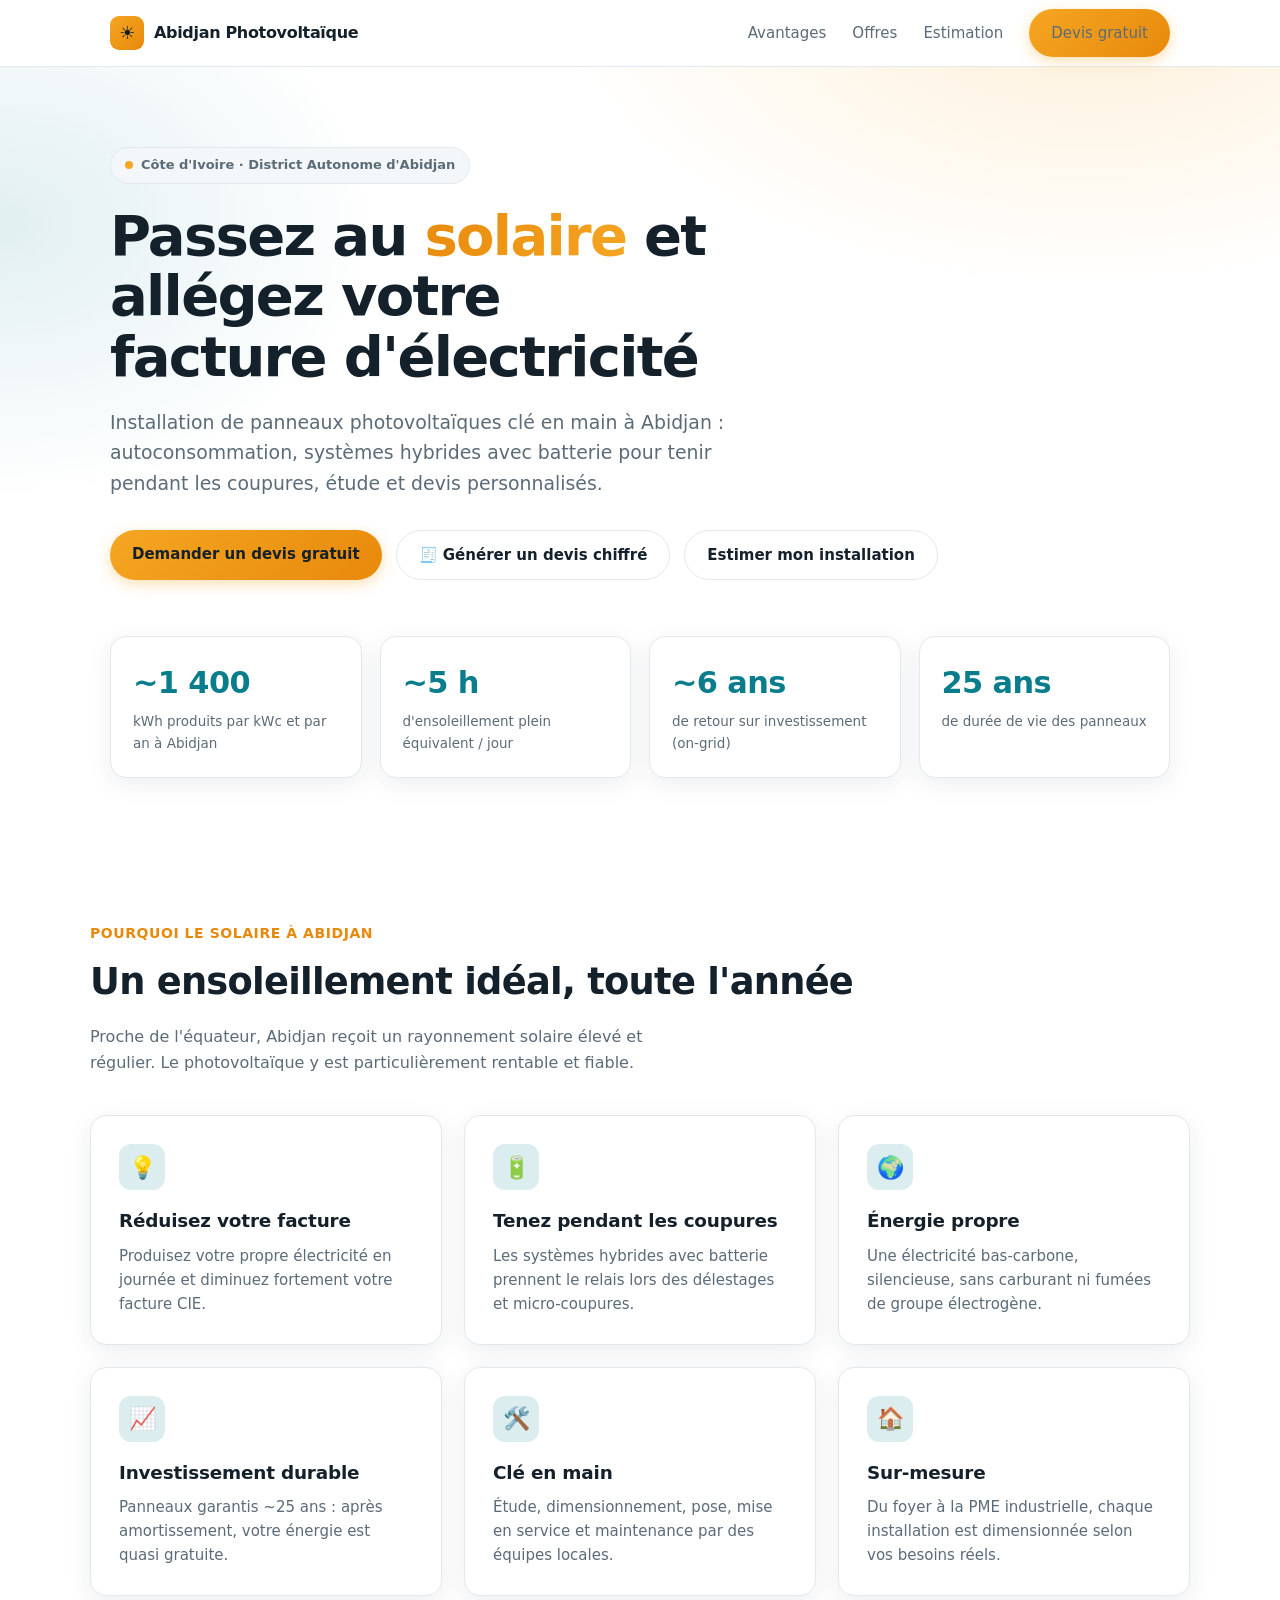
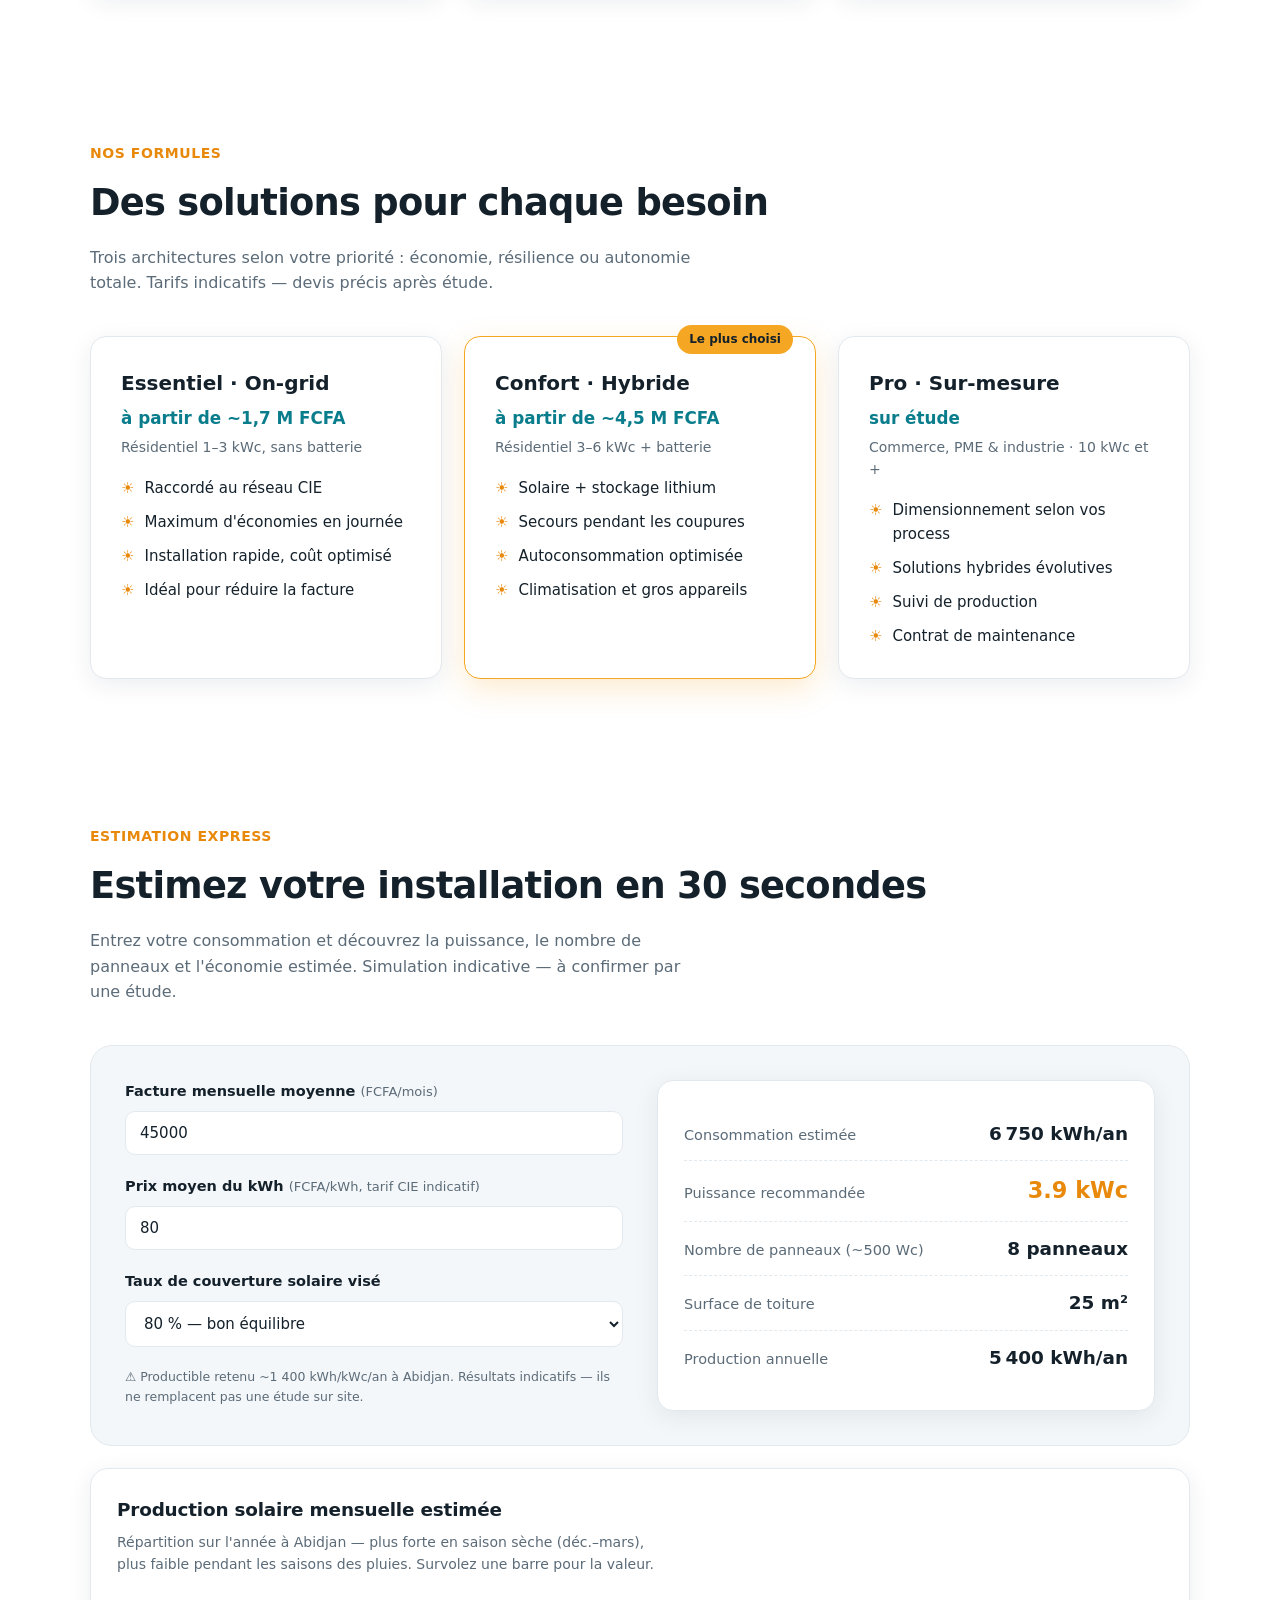
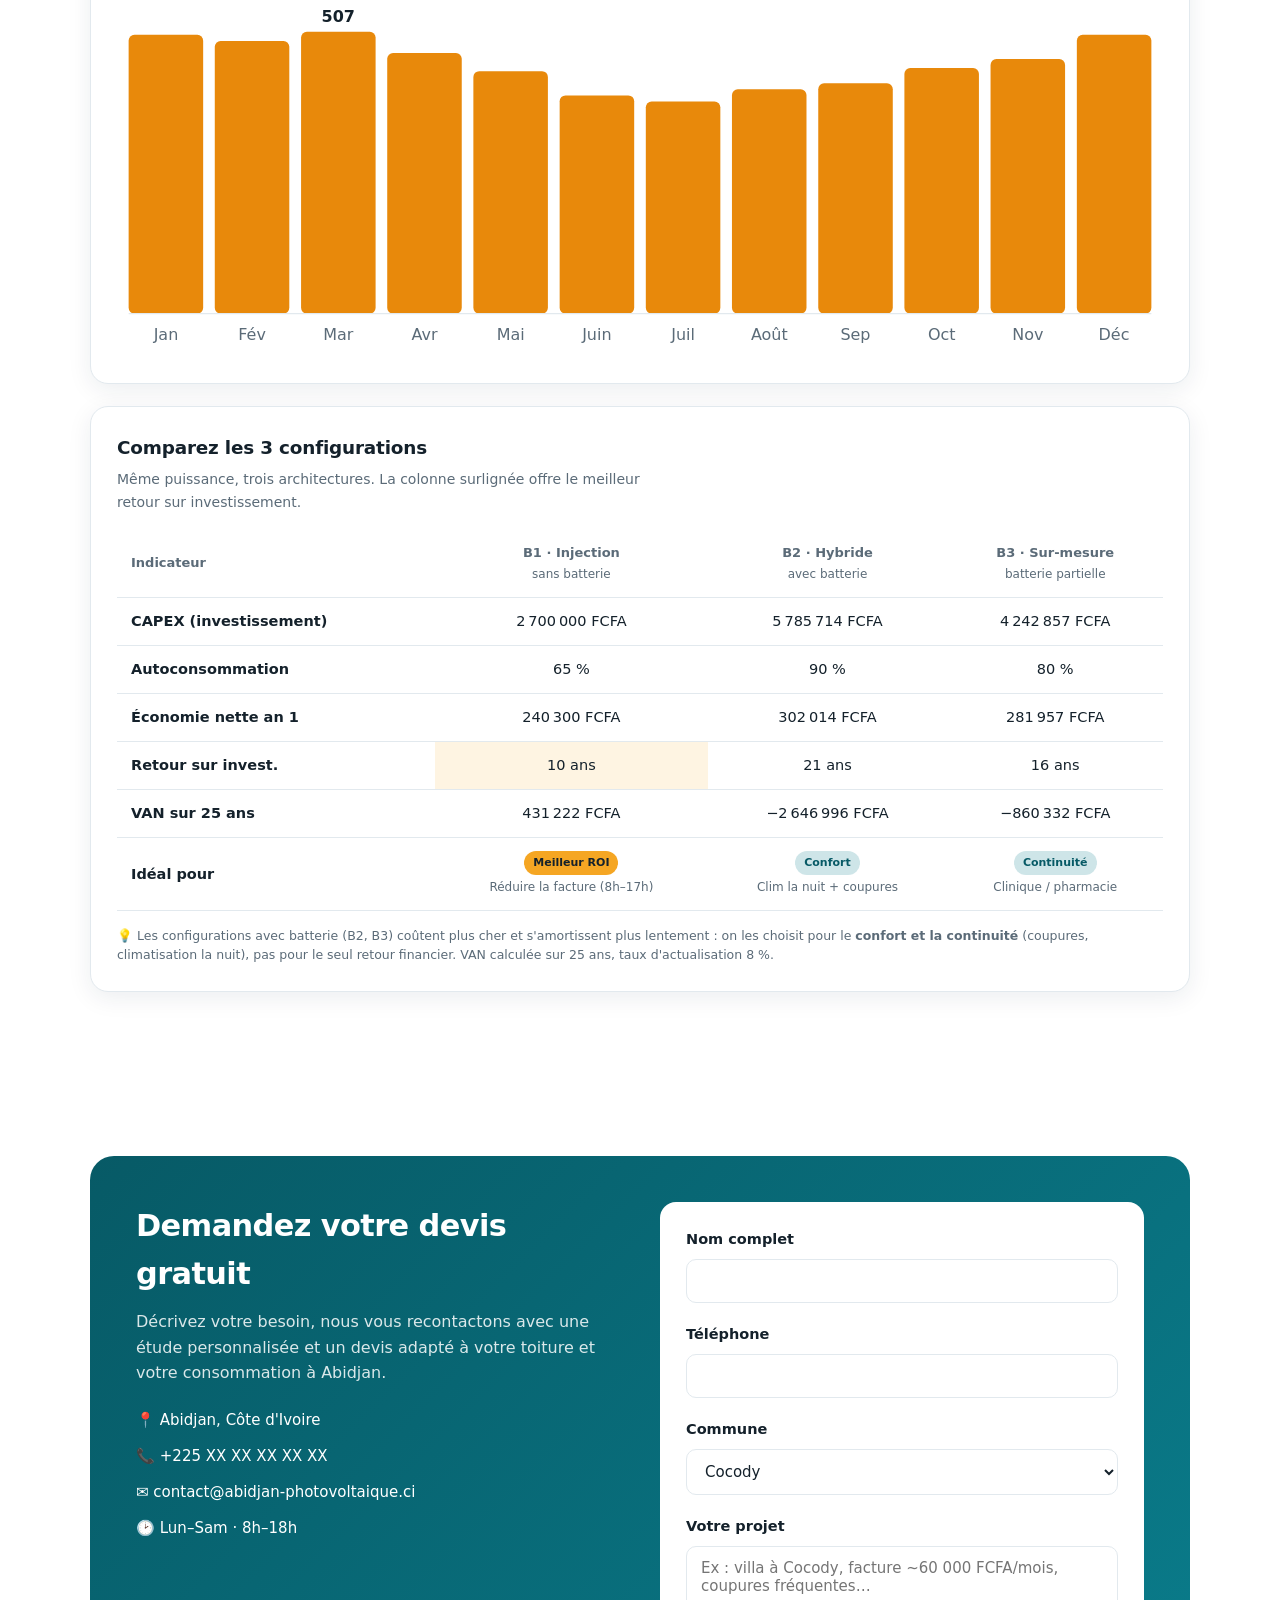
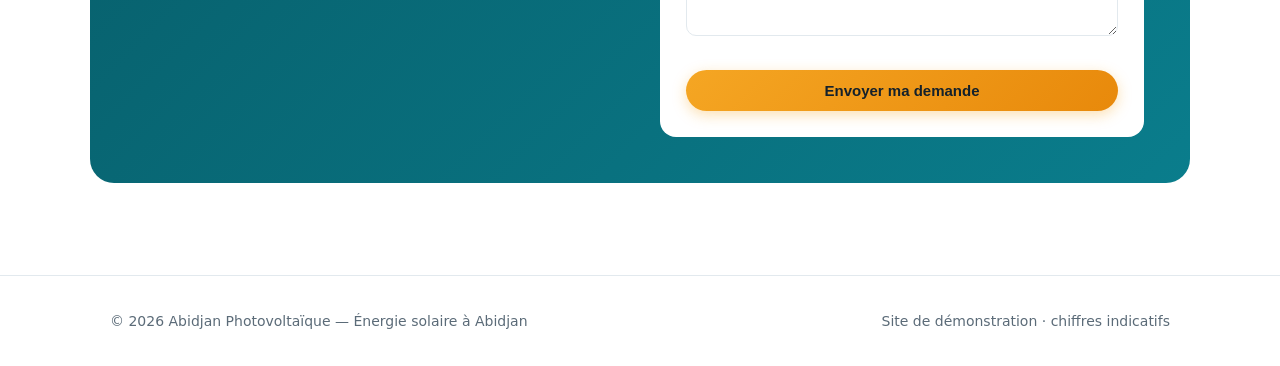
==== commit 8bf63fc5: "feat: générateur de devis (devis.html) — prix détaillé + gains court/long terme - devis.html : devis" ====
--- a/index.html
+++ b/index.html
@@ -216,6 +216,7 @@
       <p class="lead">Installation de panneaux photovoltaïques clé en main à Abidjan : autoconsommation, systèmes hybrides avec batterie pour tenir pendant les coupures, étude et devis personnalisés.</p>
       <div class="hero-cta">
         <a href="#contact" class="btn">Demander un devis gratuit</a>
+        <a href="devis.html" class="btn ghost">🧾 Générer un devis chiffré</a>
         <a href="#calcul" class="btn ghost">Estimer mon installation</a>
       </div>
 
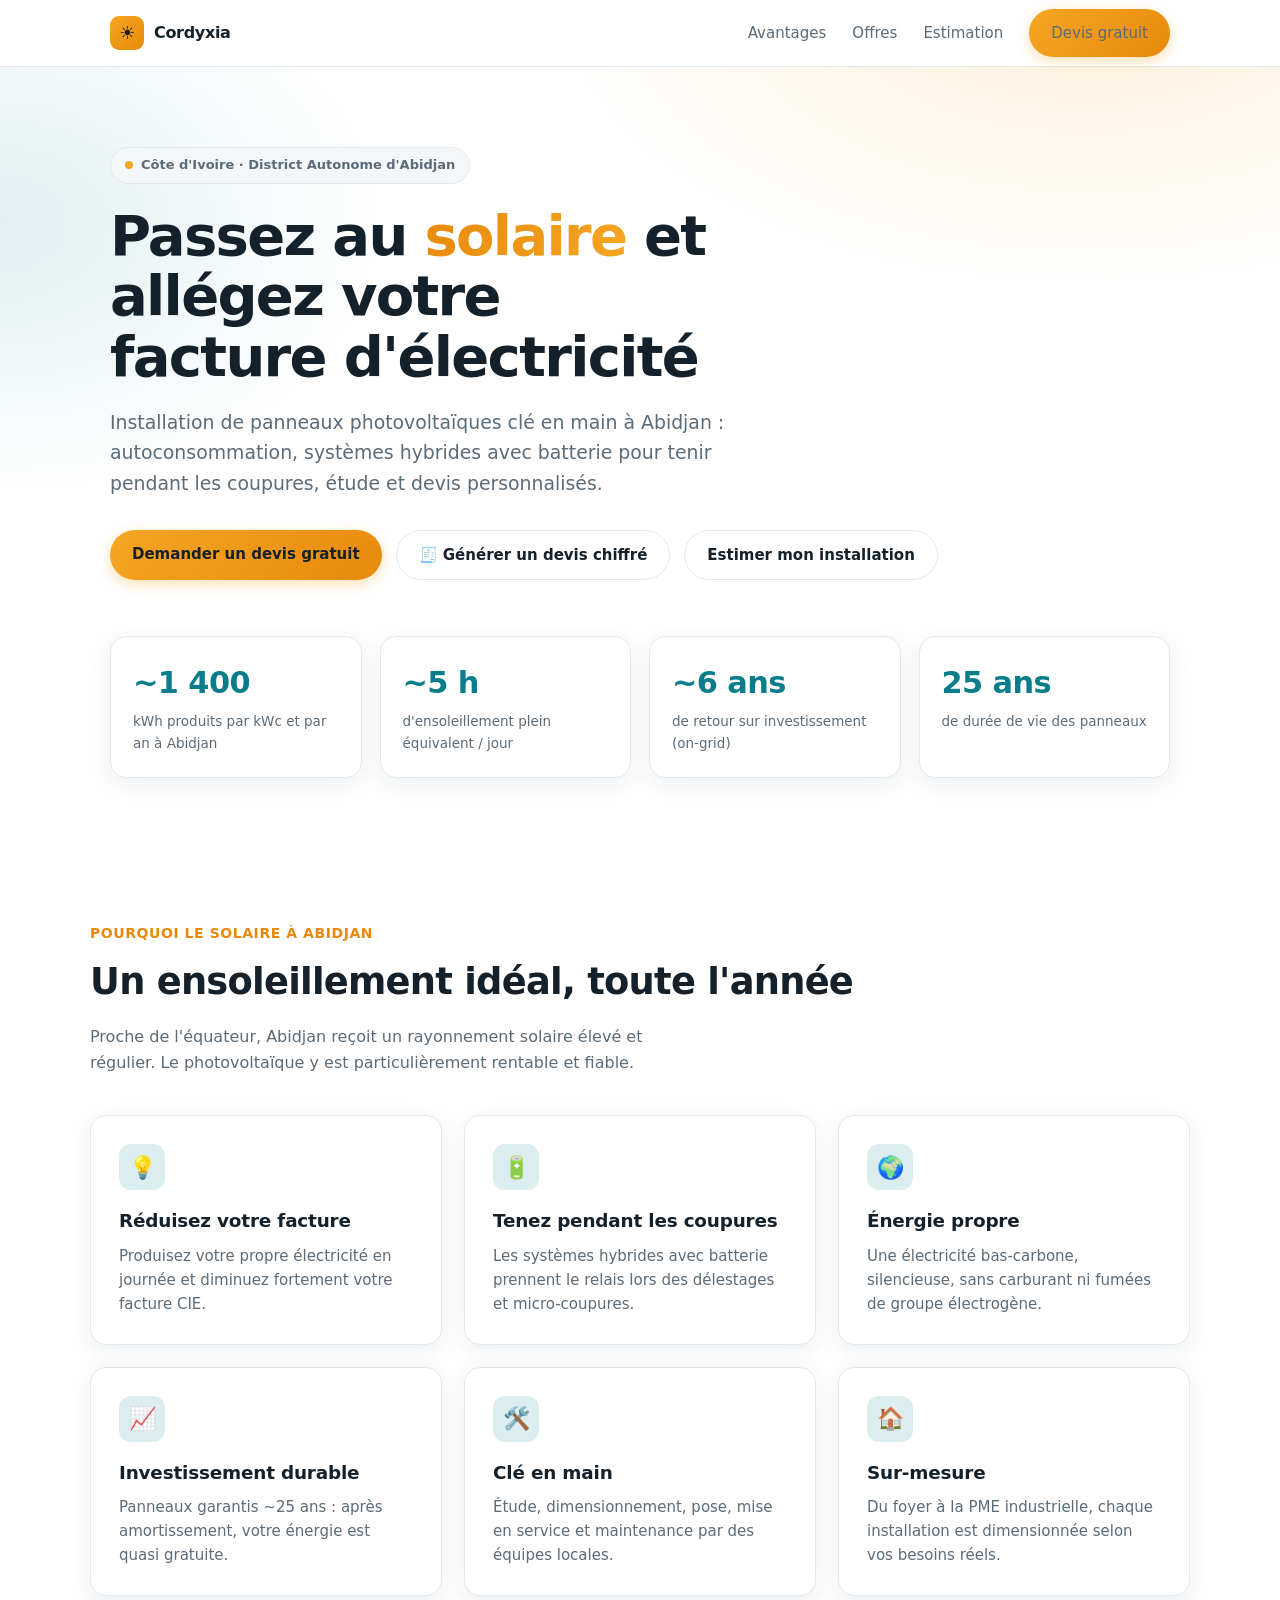
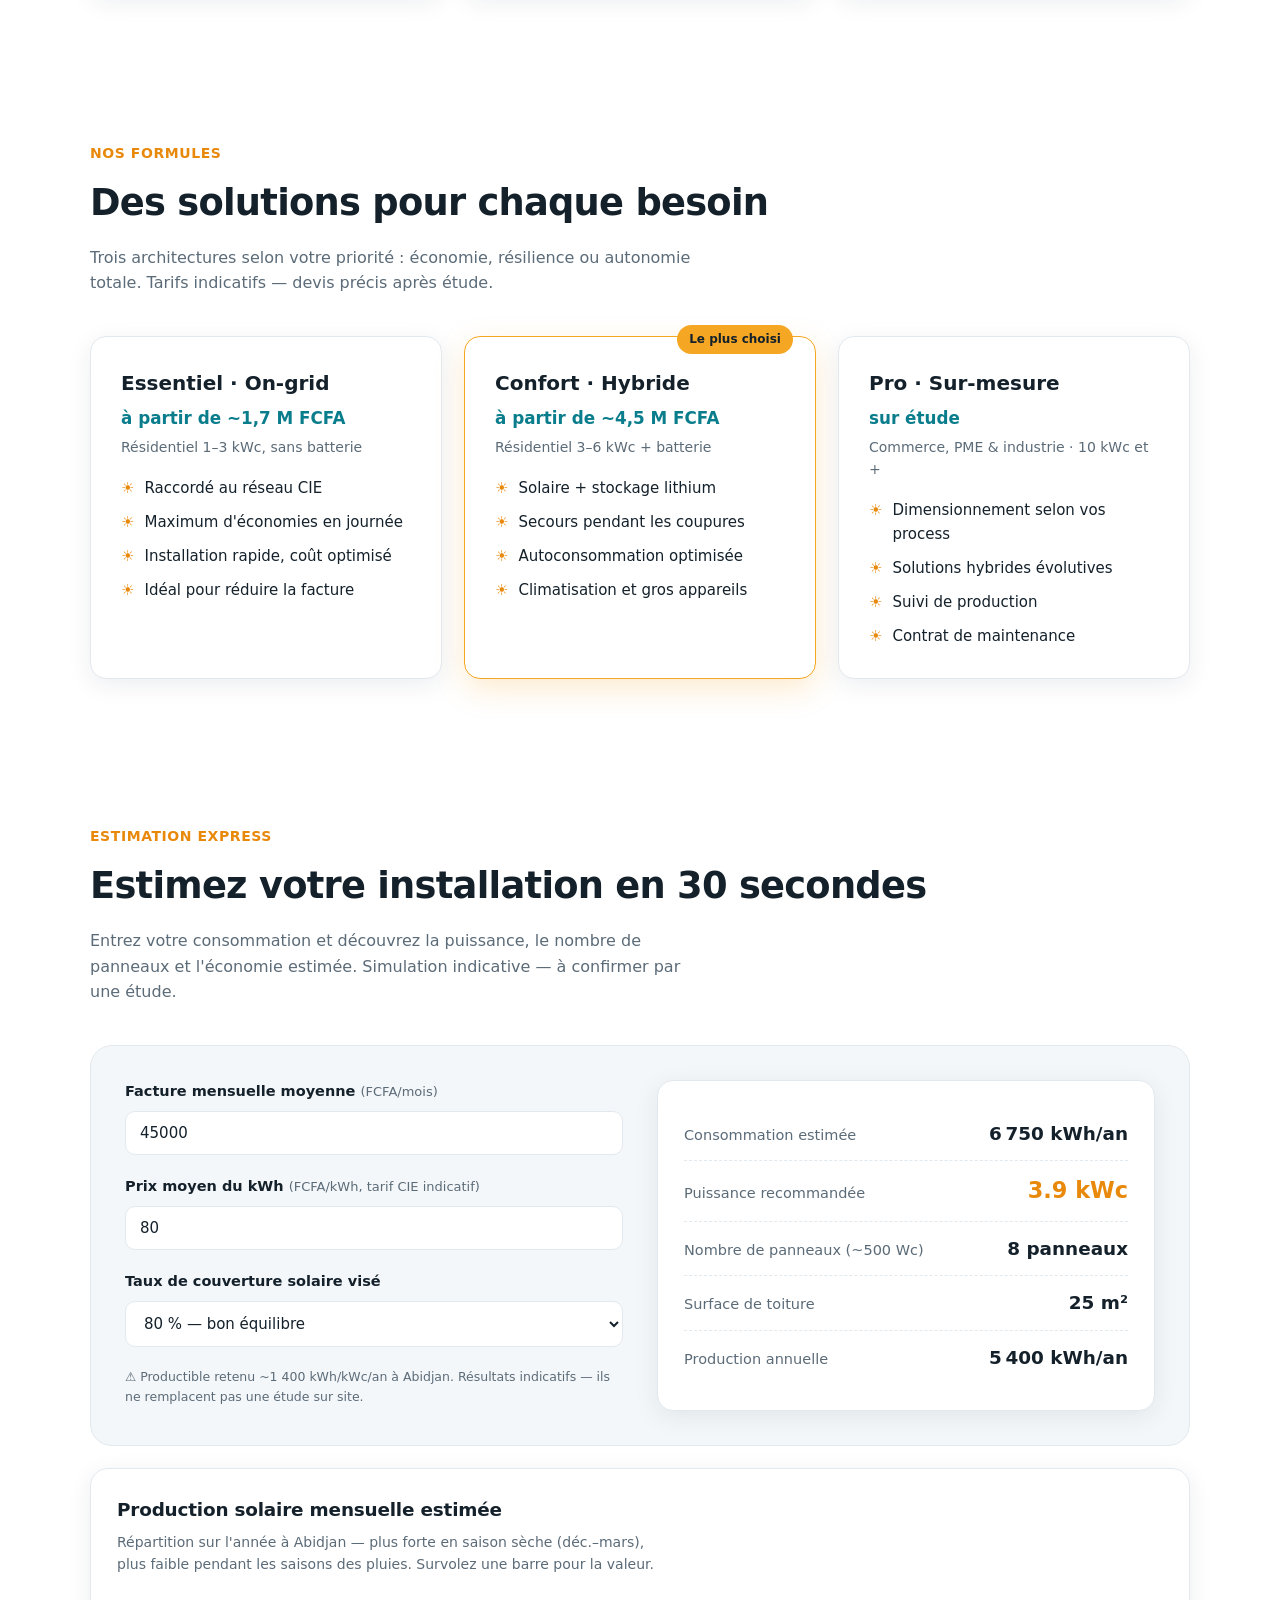
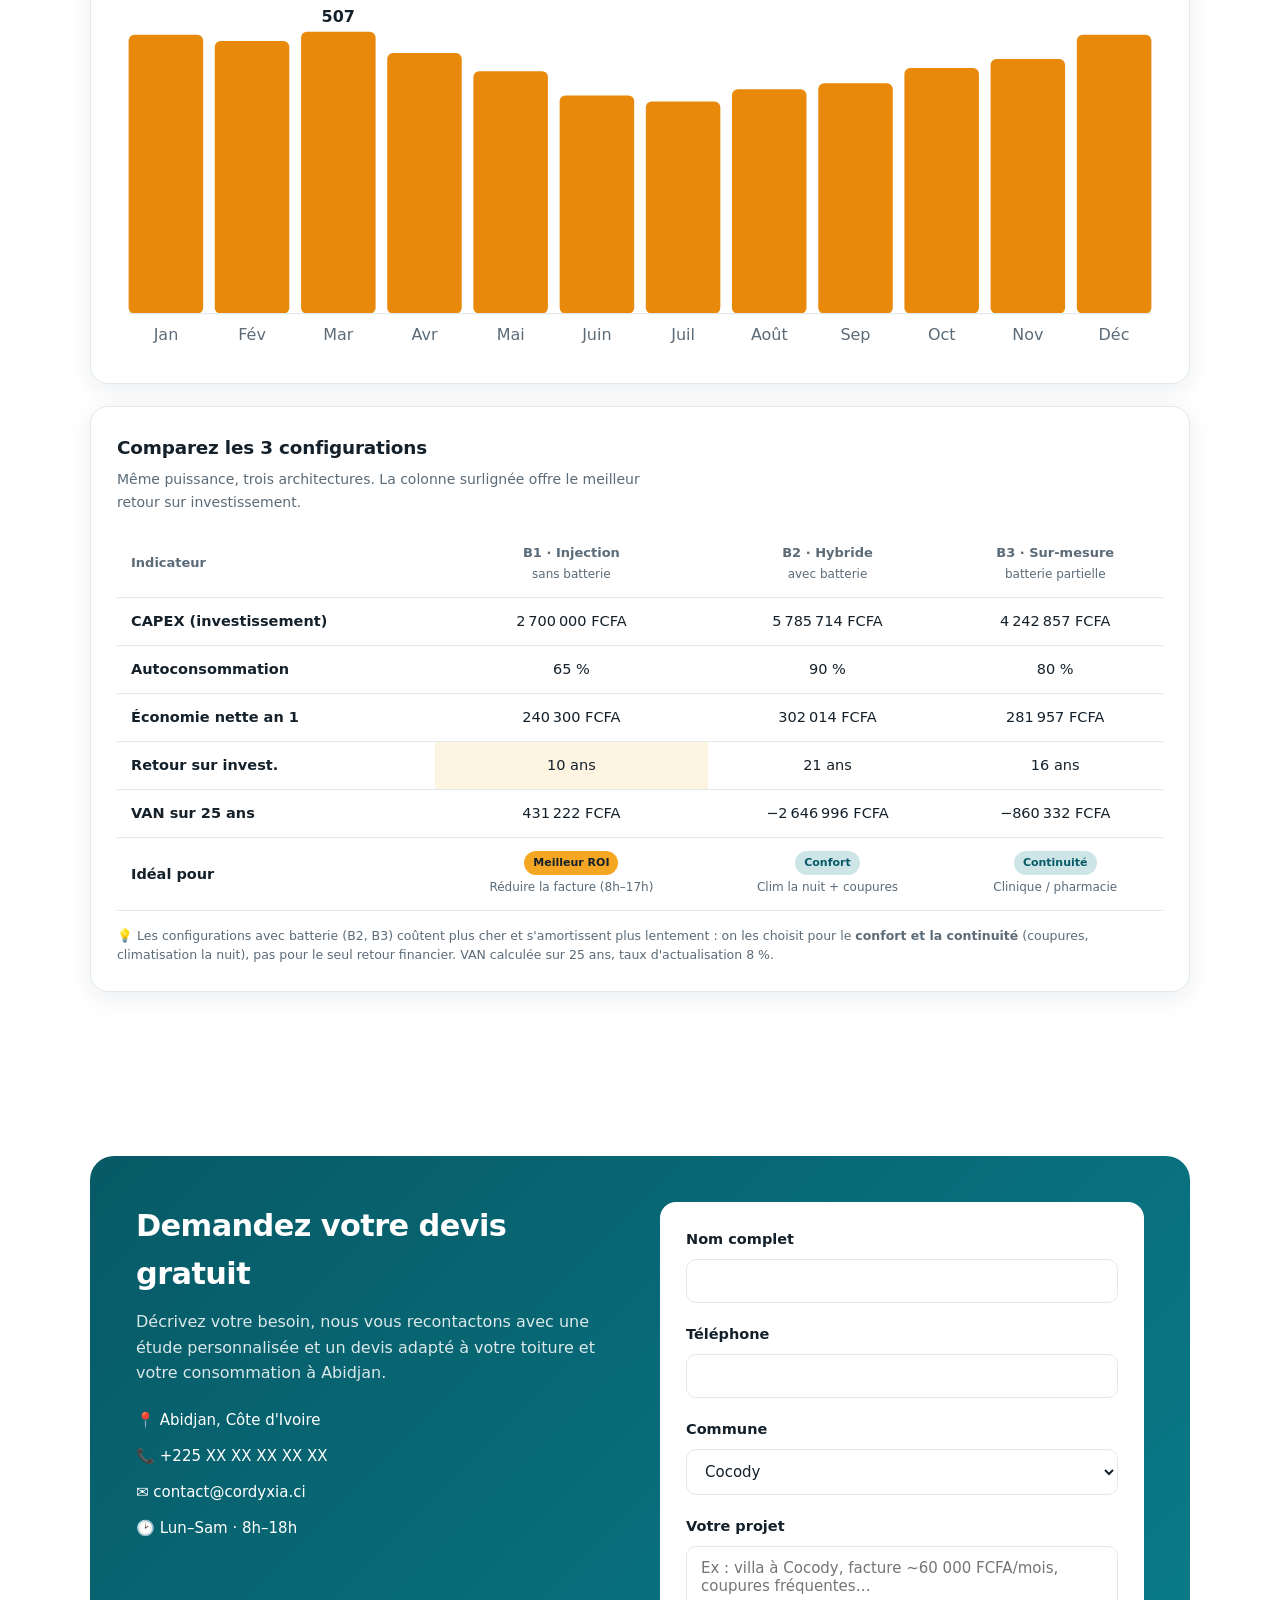
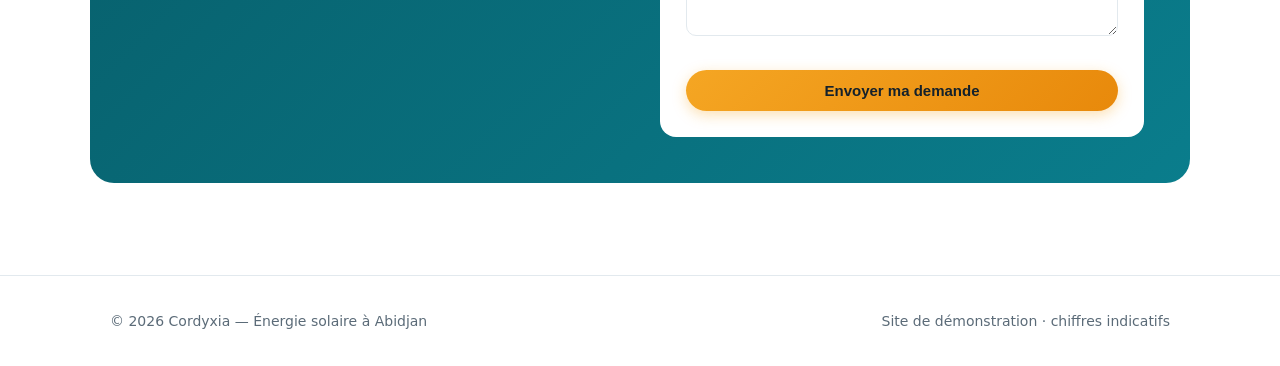
==== commit 941d9cb2: "brand: renommer les supports au nom de la société Cordyxia - index.html et devis.html : marque, titr" ====
--- a/index.html
+++ b/index.html
@@ -3,7 +3,7 @@
 <head>
   <meta charset="UTF-8">
   <meta name="viewport" content="width=device-width, initial-scale=1.0">
-  <title>Abidjan Photovoltaïque — Énergie solaire clé en main</title>
+  <title>Cordyxia — Énergie solaire clé en main</title>
   <meta name="description" content="Installation de panneaux solaires photovoltaïques à Abidjan : autoconsommation, systèmes hybrides avec batterie, étude et devis. Réduisez votre facture CIE.">
   <style>
     :root {
@@ -198,7 +198,7 @@
 <body>
   <header>
     <div class="wrap nav">
-      <div class="brand"><span class="mark">☀️</span> Abidjan Photovoltaïque</div>
+      <div class="brand"><span class="mark">☀️</span> Cordyxia</div>
       <nav class="nav-links">
         <a href="#avantages">Avantages</a>
         <a href="#offres">Offres</a>
@@ -351,7 +351,7 @@
         <div class="info">
           <div>📍 Abidjan, Côte d'Ivoire</div>
           <div>📞 +225 XX XX XX XX XX</div>
-          <div>✉️ contact@abidjan-photovoltaique.ci</div>
+          <div>✉️ contact@cordyxia.ci</div>
           <div>🕑 Lun–Sam · 8h–18h</div>
         </div>
       </div>
@@ -375,7 +375,7 @@
 
   <footer>
     <div class="wrap foot">
-      <div>© <span id="year"></span> Abidjan Photovoltaïque — Énergie solaire à Abidjan</div>
+      <div>© <span id="year"></span> Cordyxia — Énergie solaire à Abidjan</div>
       <div>Site de démonstration · chiffres indicatifs</div>
     </div>
   </footer>
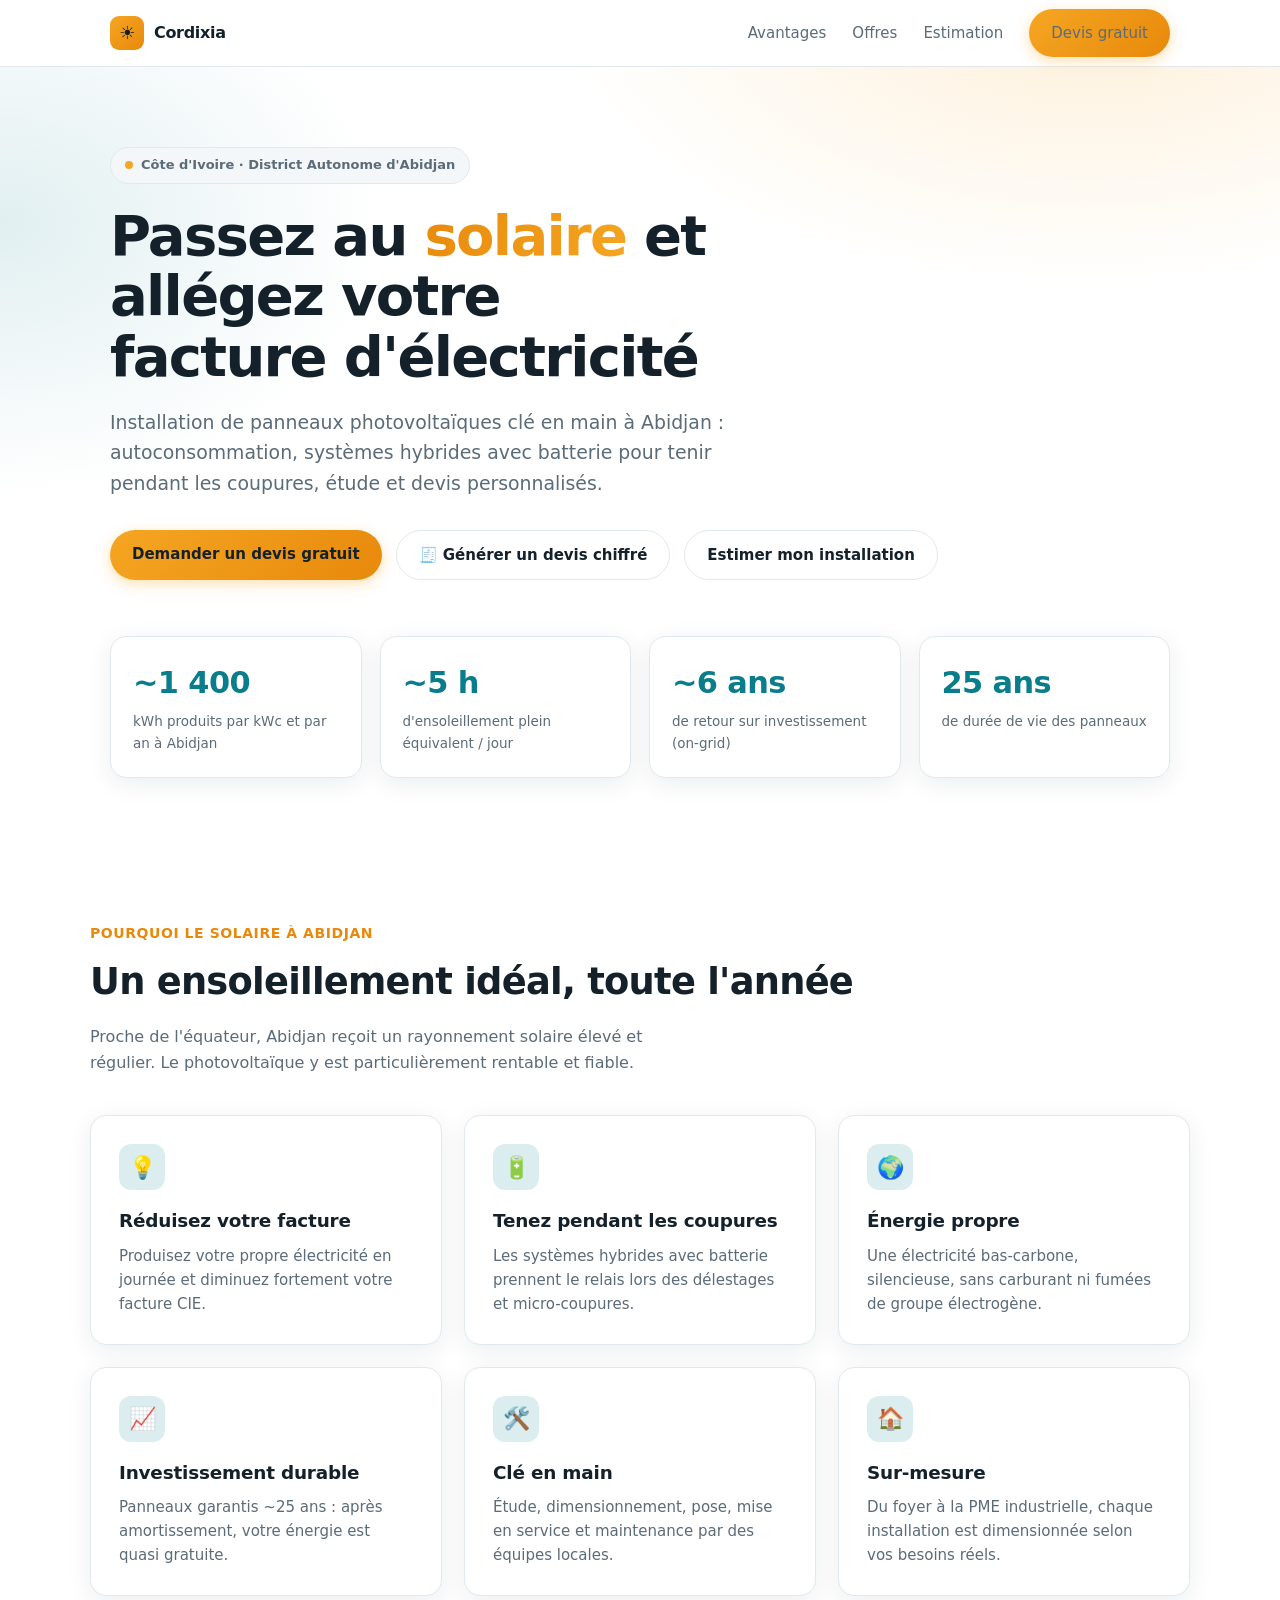
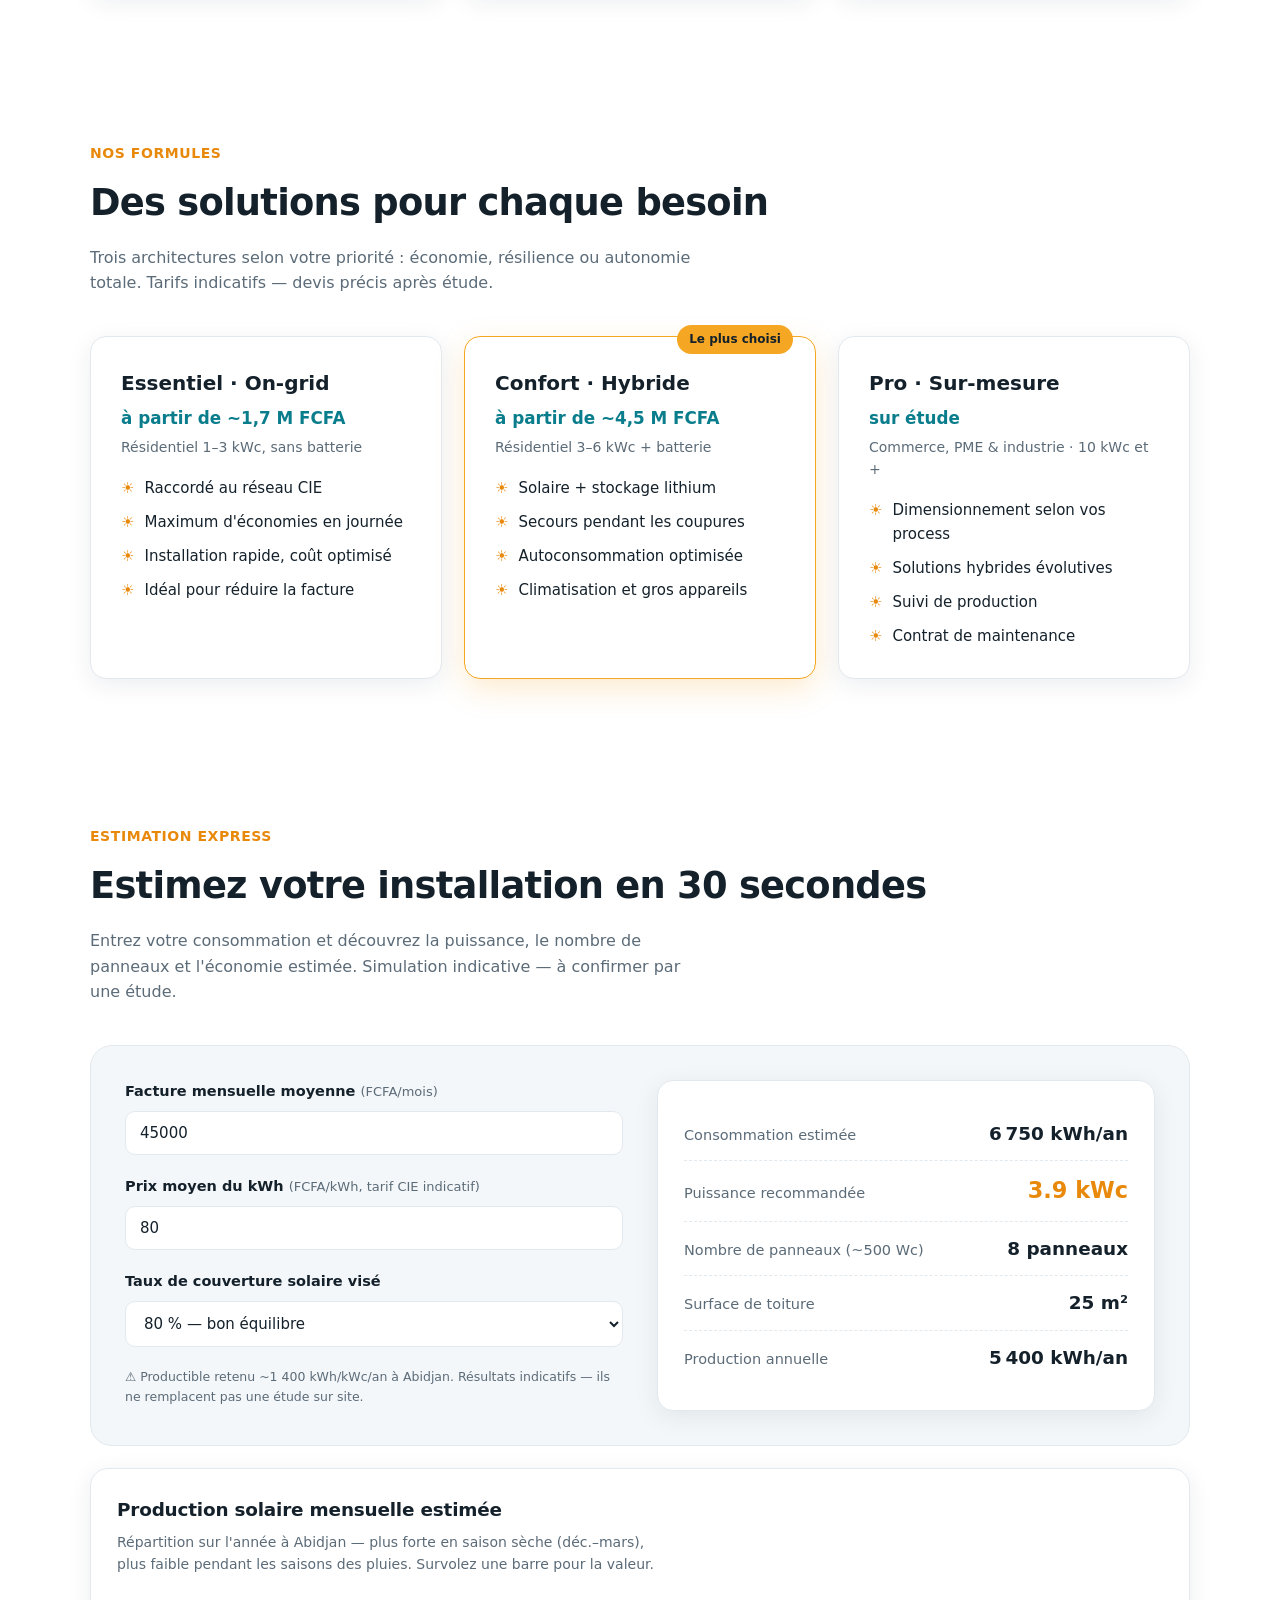
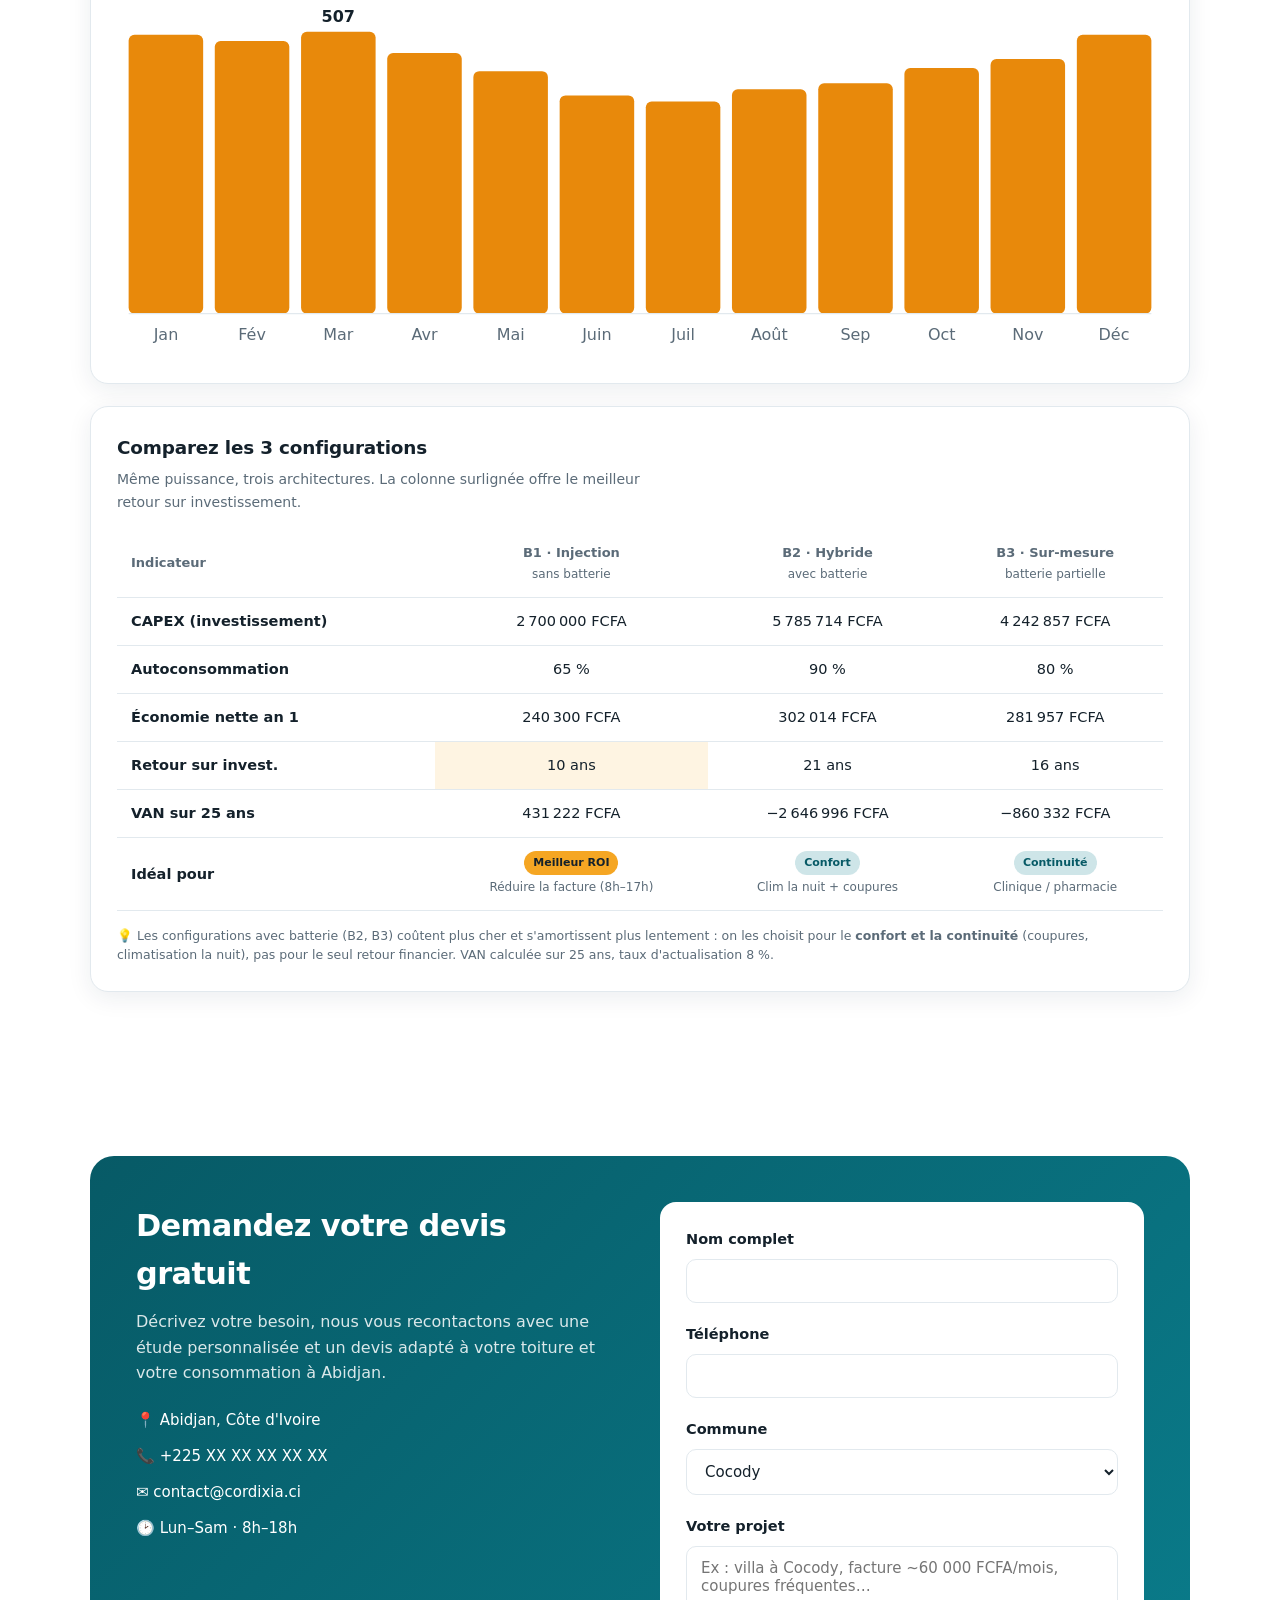
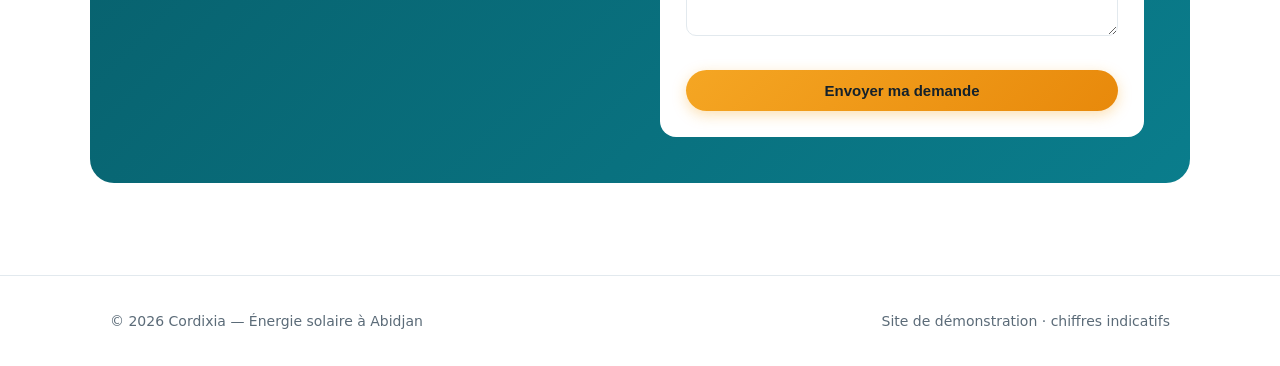
==== commit 01720763: "brand: corriger l'orthographe en Cordixia (avec un i) - index.html, devis.html, README : Cordyxia ->" ====
--- a/index.html
+++ b/index.html
@@ -3,7 +3,7 @@
 <head>
   <meta charset="UTF-8">
   <meta name="viewport" content="width=device-width, initial-scale=1.0">
-  <title>Cordyxia — Énergie solaire clé en main</title>
+  <title>Cordixia — Énergie solaire clé en main</title>
   <meta name="description" content="Installation de panneaux solaires photovoltaïques à Abidjan : autoconsommation, systèmes hybrides avec batterie, étude et devis. Réduisez votre facture CIE.">
   <style>
     :root {
@@ -198,7 +198,7 @@
 <body>
   <header>
     <div class="wrap nav">
-      <div class="brand"><span class="mark">☀️</span> Cordyxia</div>
+      <div class="brand"><span class="mark">☀️</span> Cordixia</div>
       <nav class="nav-links">
         <a href="#avantages">Avantages</a>
         <a href="#offres">Offres</a>
@@ -351,7 +351,7 @@
         <div class="info">
           <div>📍 Abidjan, Côte d'Ivoire</div>
           <div>📞 +225 XX XX XX XX XX</div>
-          <div>✉️ contact@cordyxia.ci</div>
+          <div>✉️ contact@cordixia.ci</div>
           <div>🕑 Lun–Sam · 8h–18h</div>
         </div>
       </div>
@@ -375,7 +375,7 @@
 
   <footer>
     <div class="wrap foot">
-      <div>© <span id="year"></span> Cordyxia — Énergie solaire à Abidjan</div>
+      <div>© <span id="year"></span> Cordixia — Énergie solaire à Abidjan</div>
       <div>Site de démonstration · chiffres indicatifs</div>
     </div>
   </footer>
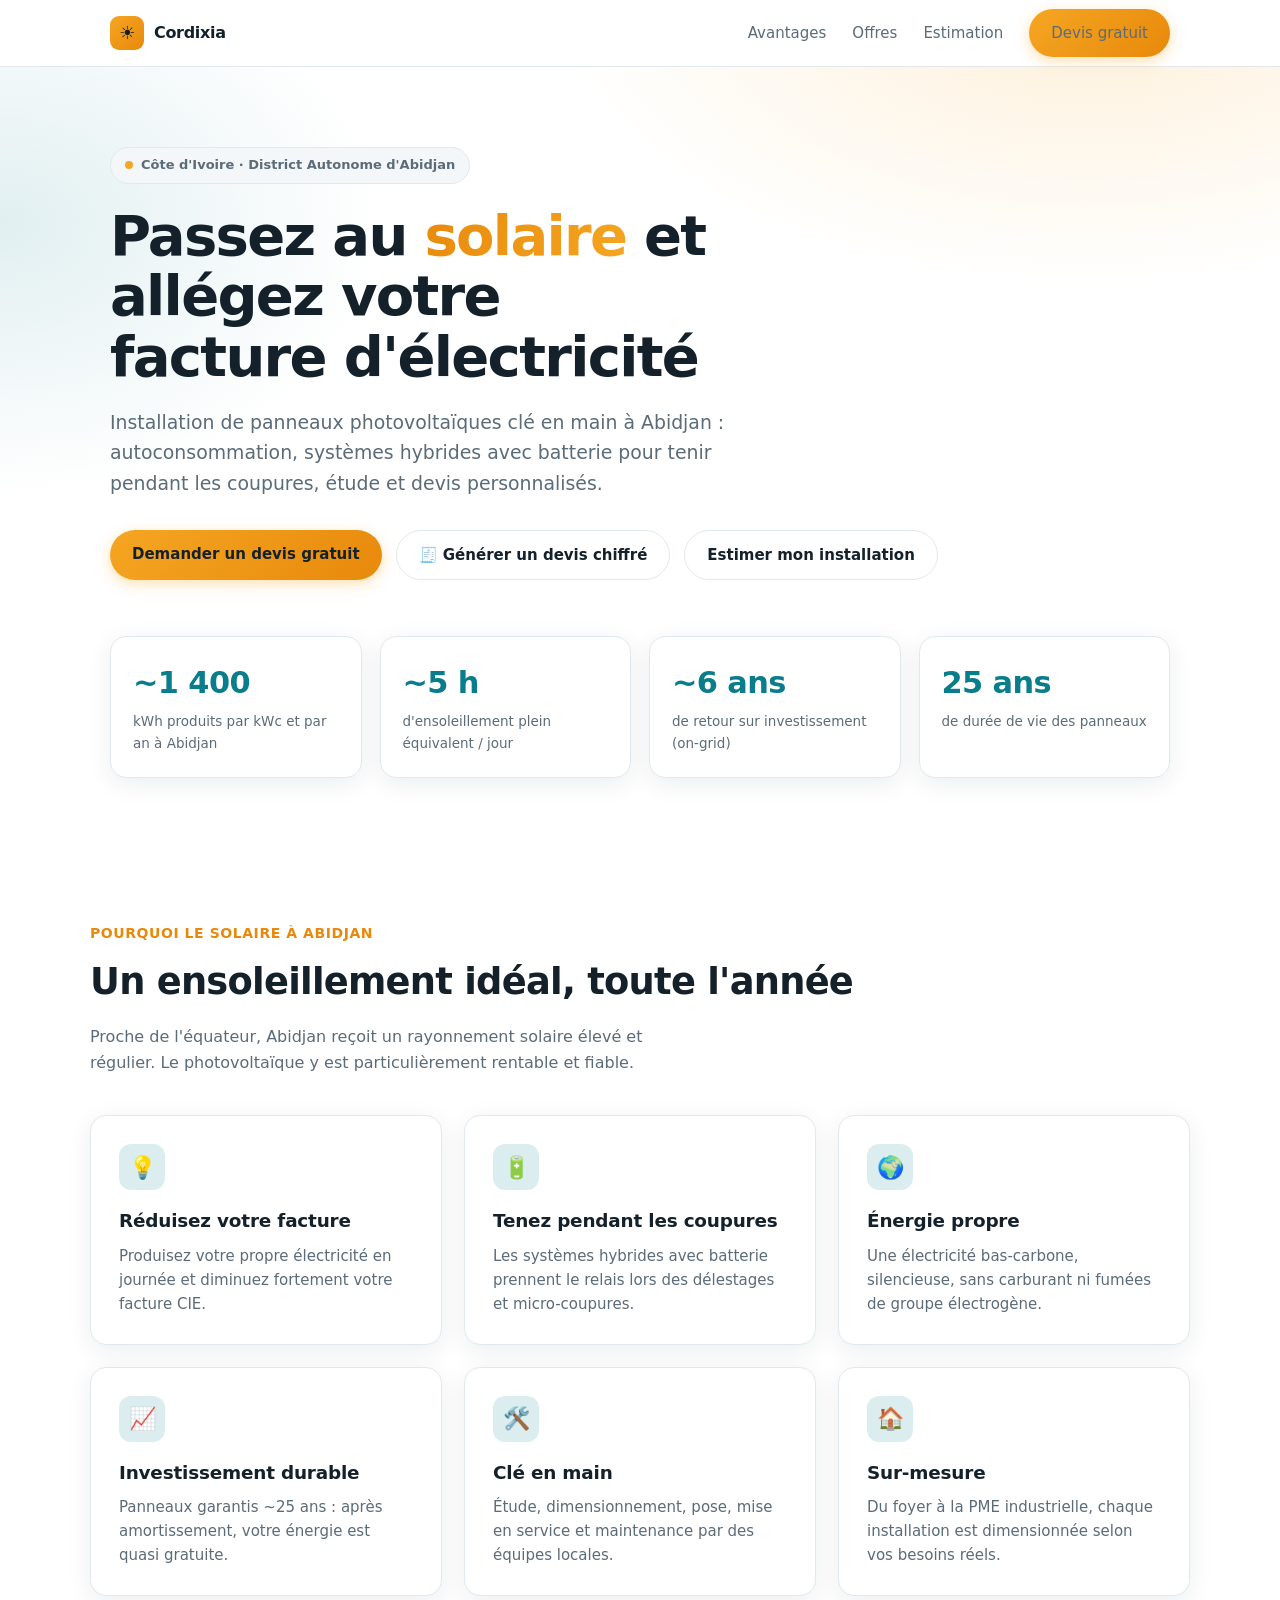
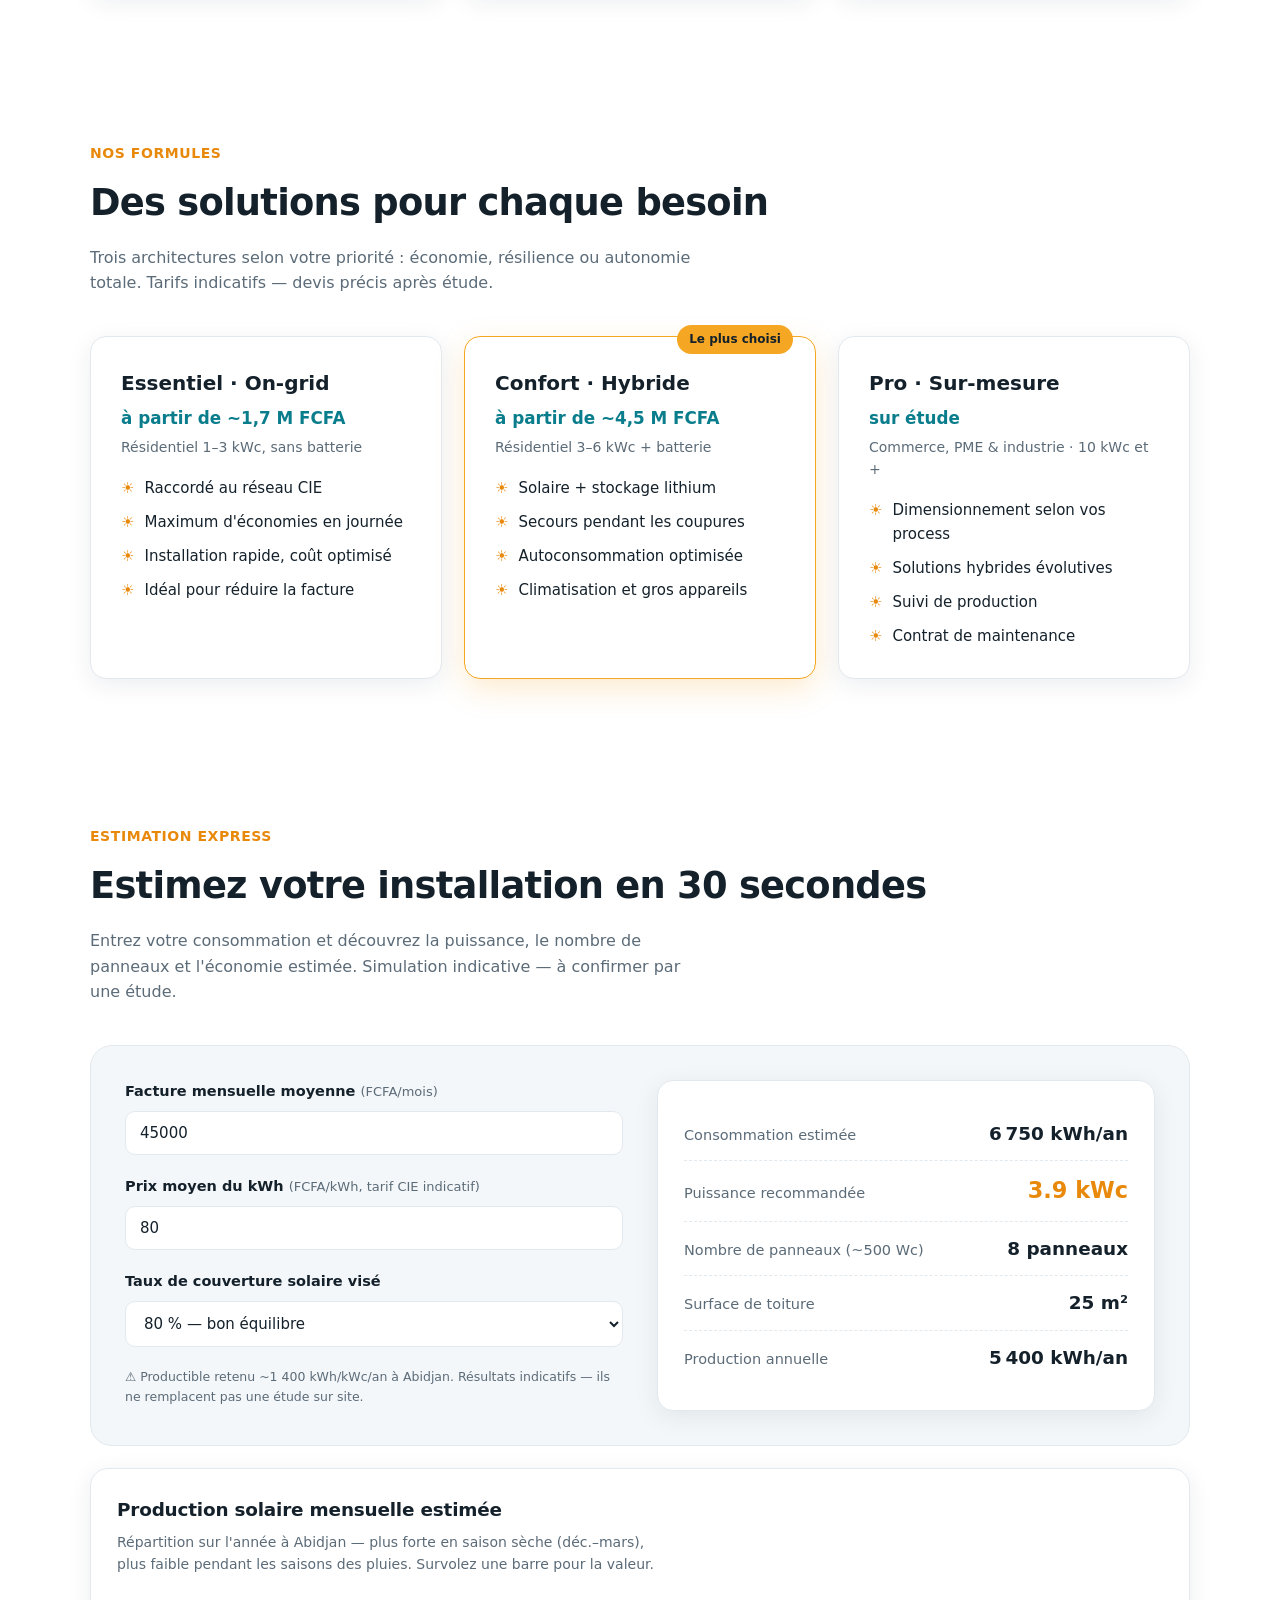
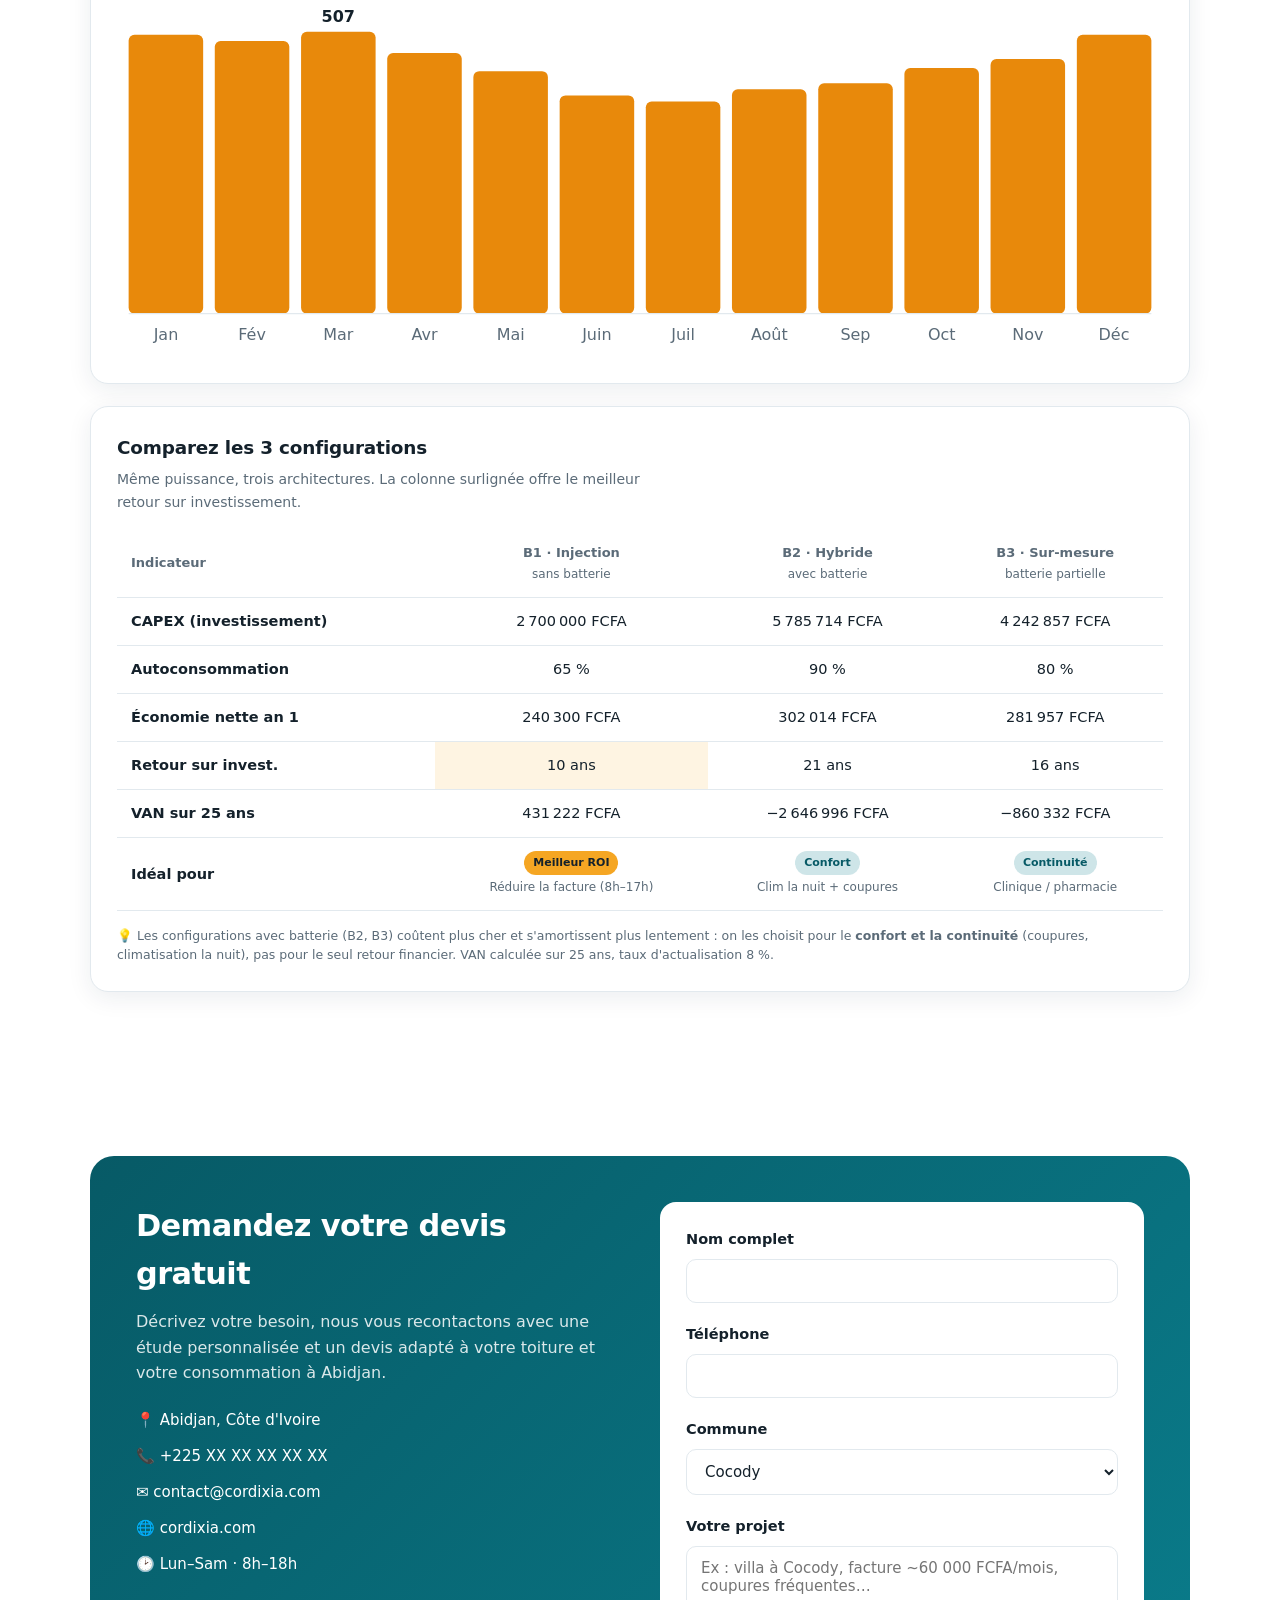
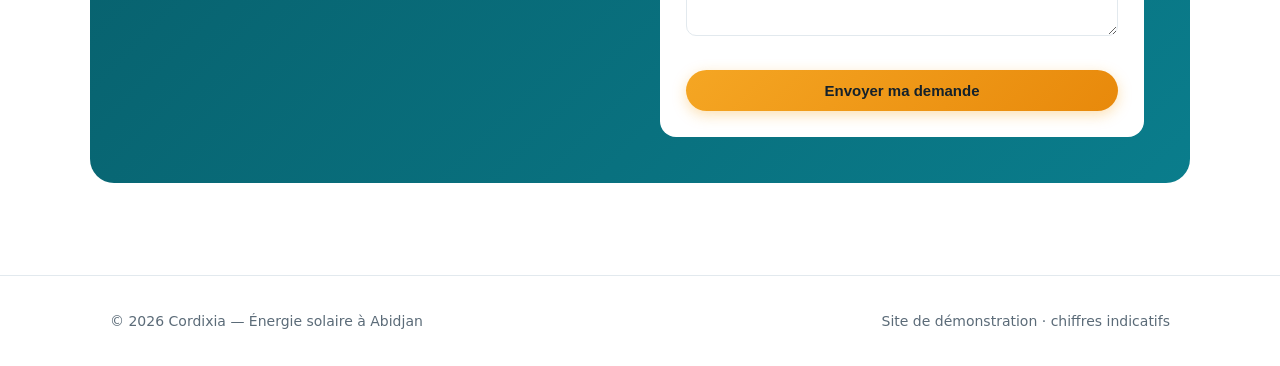
==== commit 0b7fc1be: "brand: utiliser le domaine réel cordixia.com - E-mail contact@cordixia.com et lien cordixia.com sur " ====
--- a/index.html
+++ b/index.html
@@ -351,7 +351,8 @@
         <div class="info">
           <div>📍 Abidjan, Côte d'Ivoire</div>
           <div>📞 +225 XX XX XX XX XX</div>
-          <div>✉️ contact@cordixia.ci</div>
+          <div>✉️ contact@cordixia.com</div>
+          <div>🌐 cordixia.com</div>
           <div>🕑 Lun–Sam · 8h–18h</div>
         </div>
       </div>
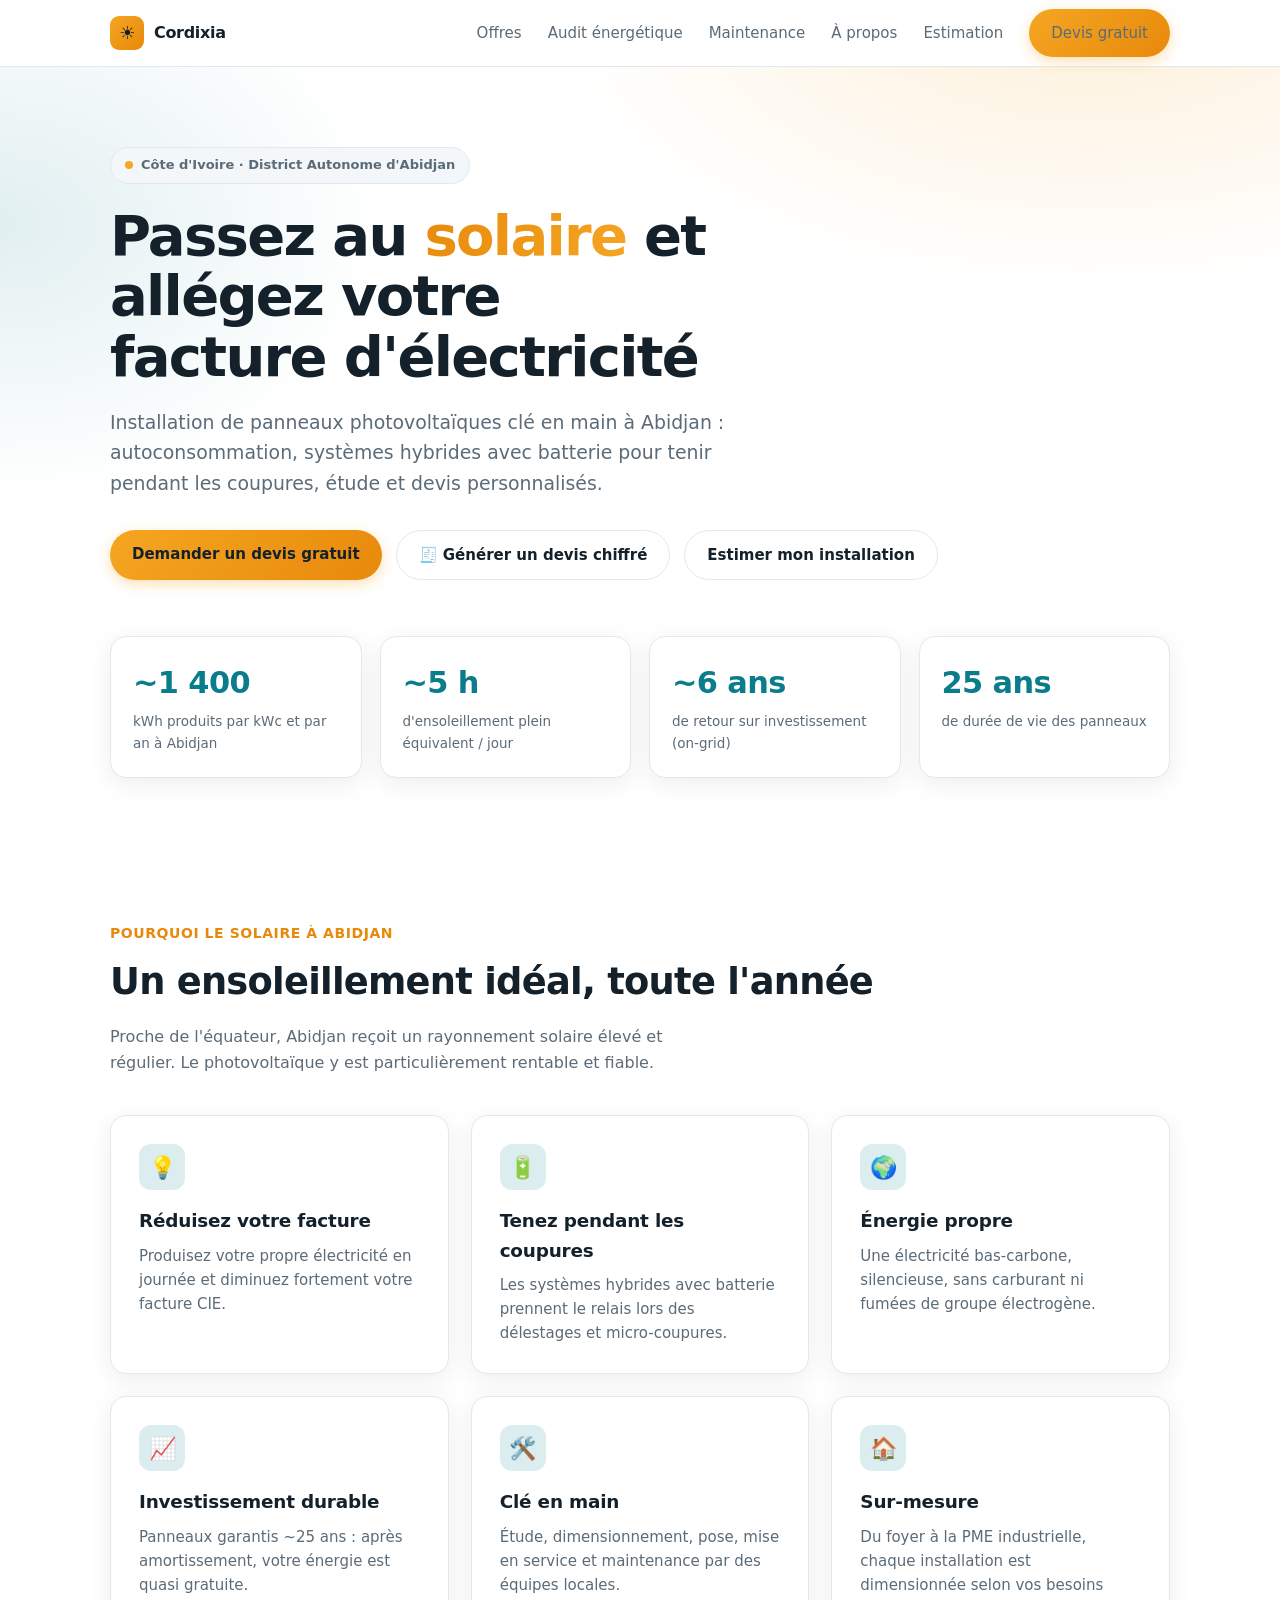
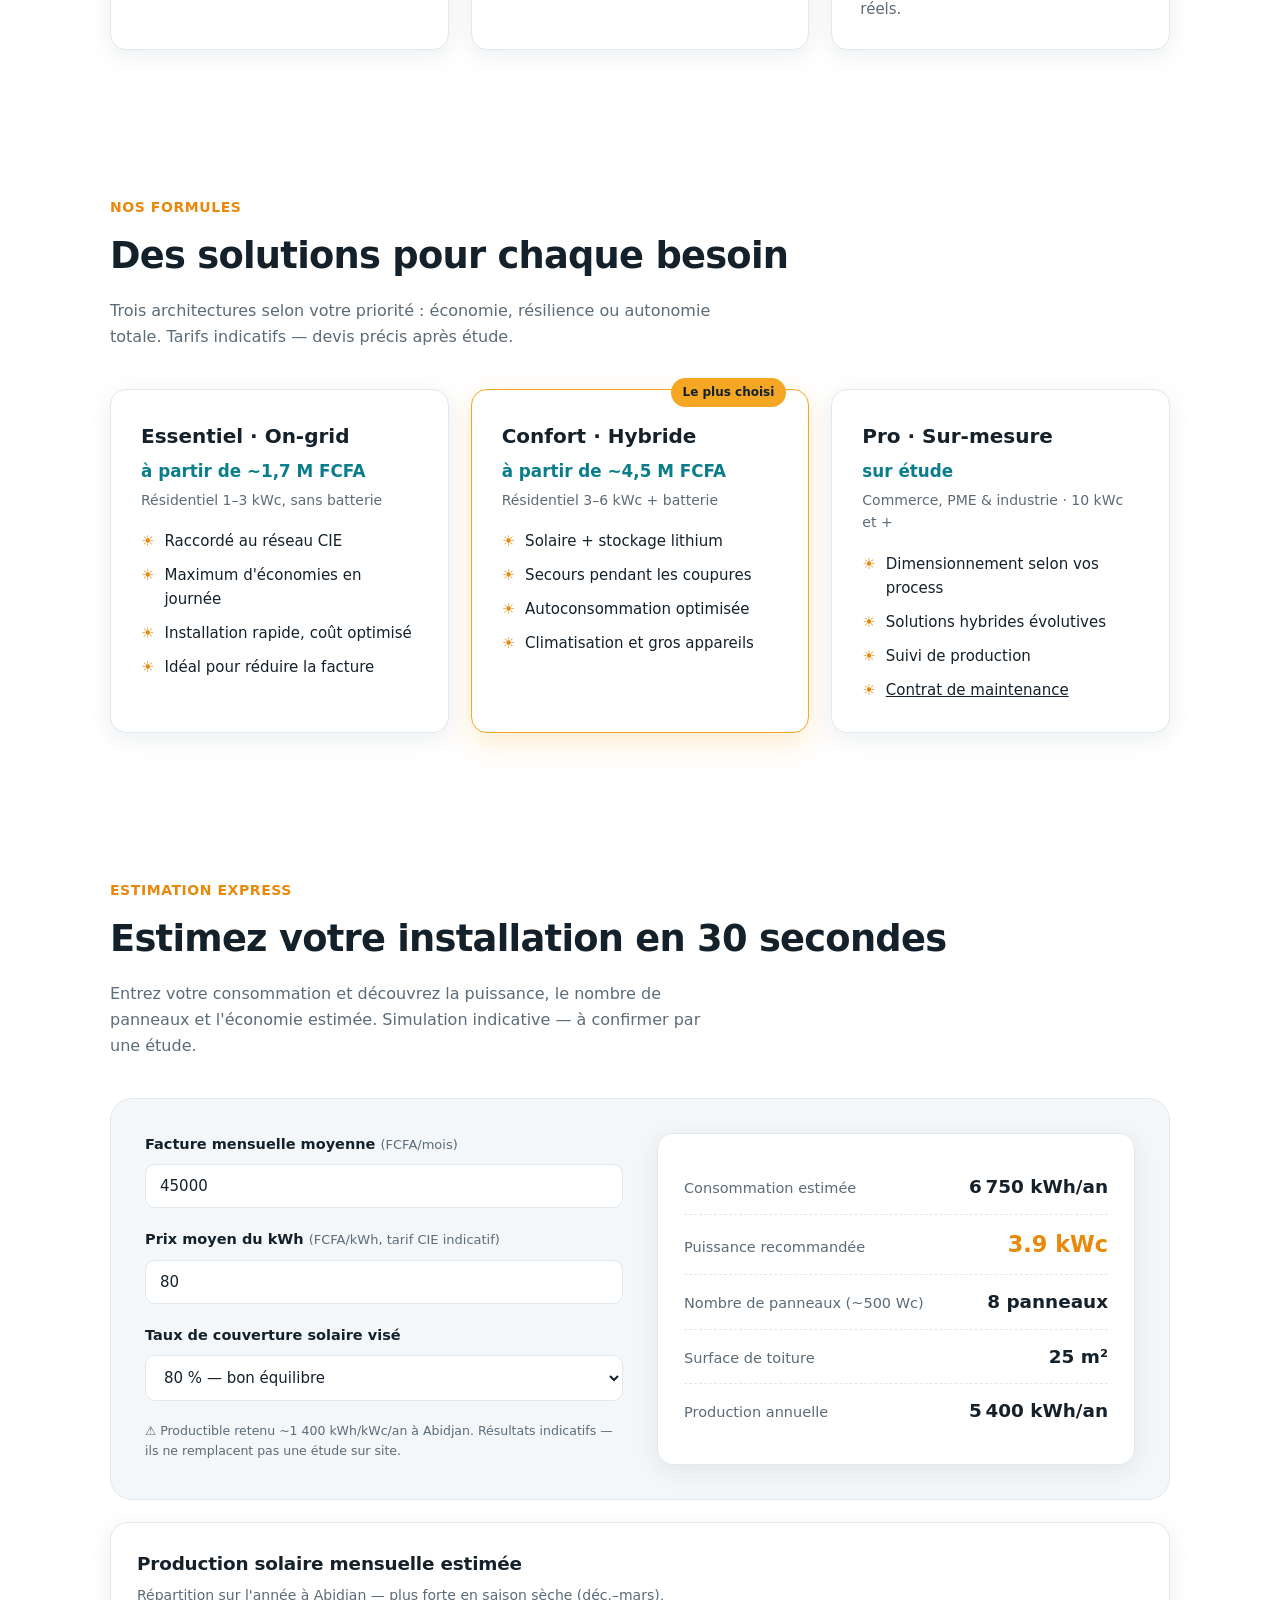
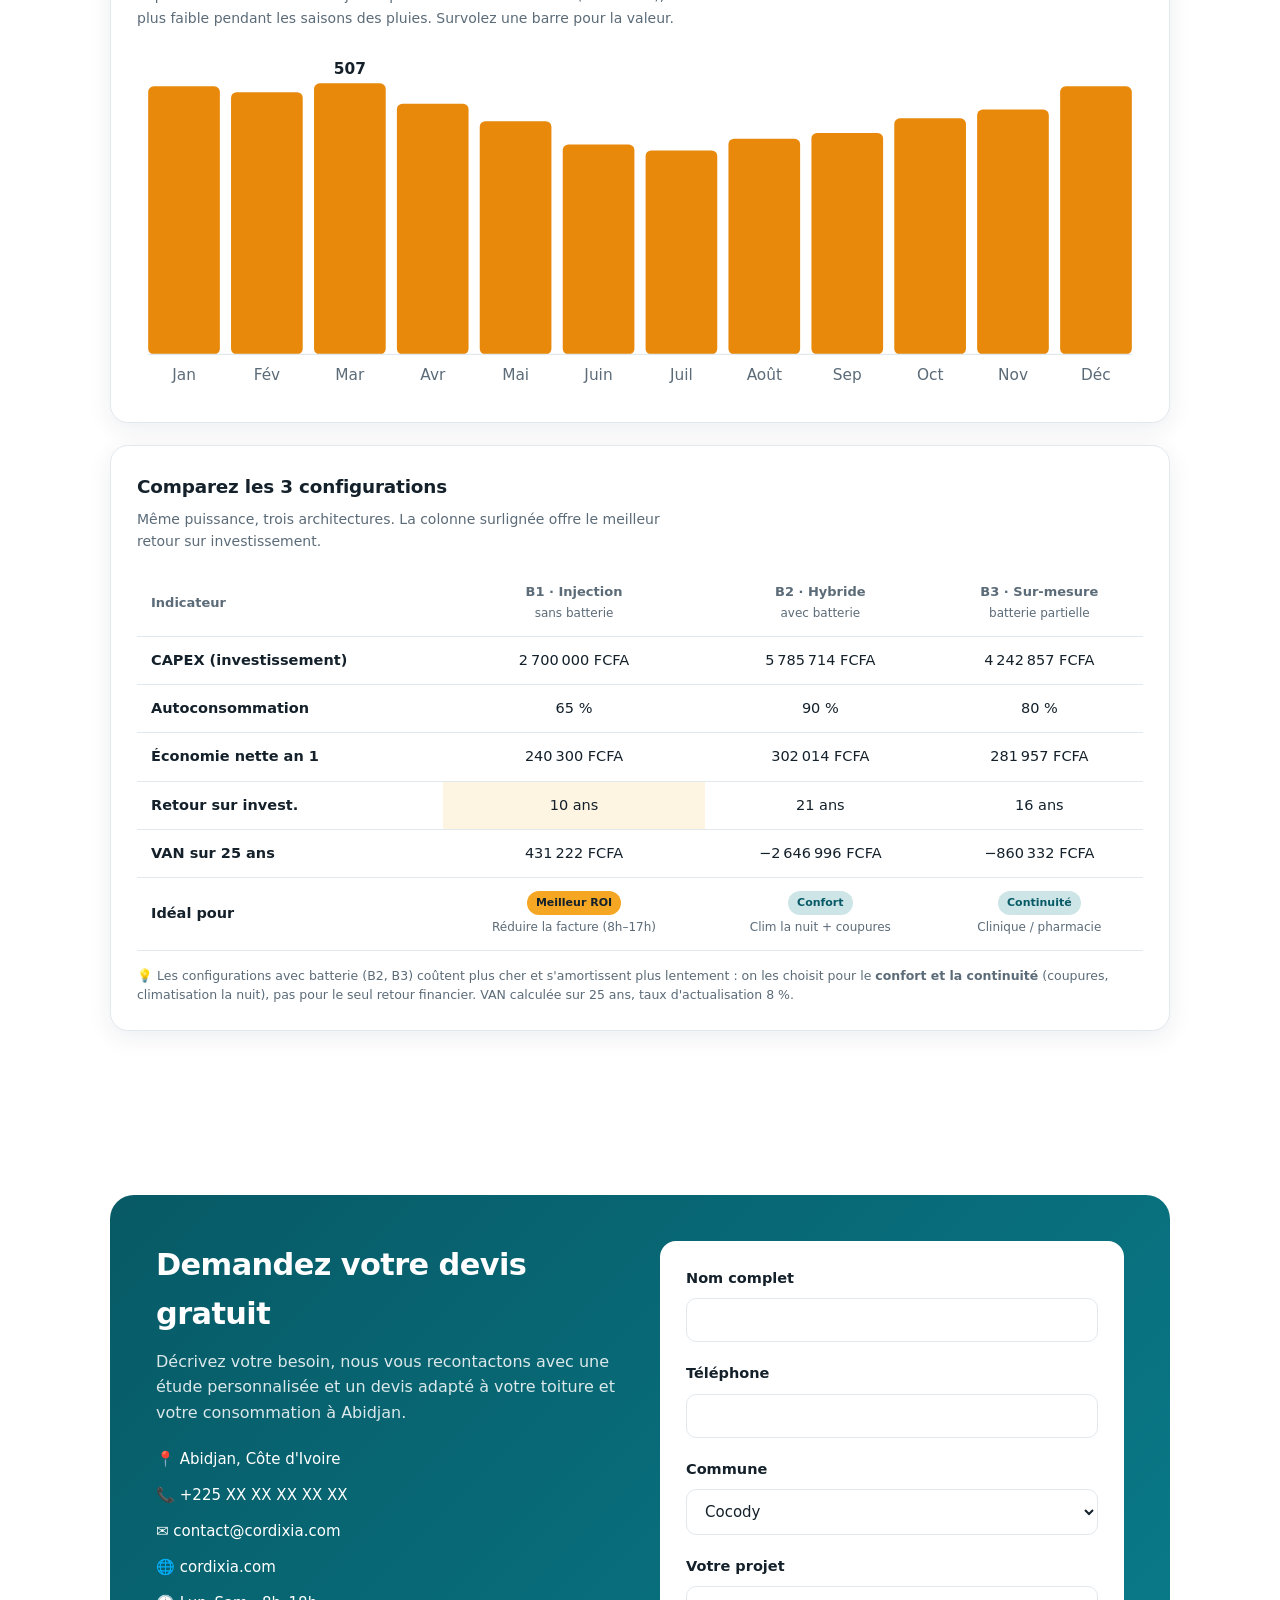
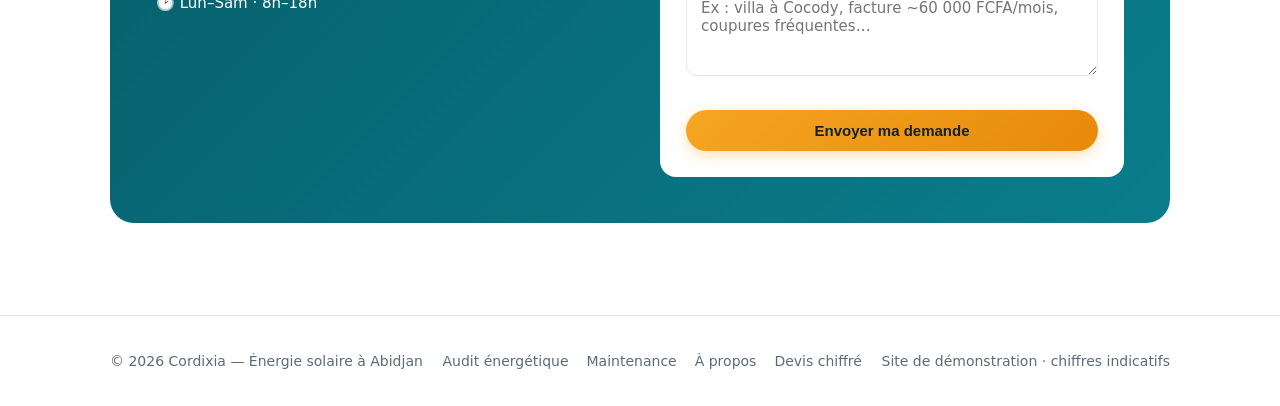
==== commit 4452194a: "feat: site multi-pages — audit, maintenance et à propos - Nouvelles pages audit.html, maintenance.ht" ====
--- a/index.html
+++ b/index.html
@@ -106,7 +106,7 @@
     @media (max-width: 720px) { .stats { grid-template-columns: repeat(2, 1fr); } }
 
     /* Sections */
-    section.block { padding: 72px 0; }
+    section.block { padding-top: 72px; padding-bottom: 72px; }
     .eyebrow { color: var(--sun-deep); font-weight: 700; font-size: 14px; letter-spacing: 0.04em; text-transform: uppercase; }
     h2.title { font-size: clamp(1.6rem, 3.4vw, 2.3rem); letter-spacing: -0.02em; margin-top: 8px; }
     .section-intro { color: var(--muted); max-width: 60ch; margin-top: 12px; }
@@ -192,6 +192,9 @@
     .form-msg { margin-top: 14px; font-size: 14px; font-weight: 600; color: var(--sky-deep); display: none; }
 
     footer { border-top: 1px solid var(--line); padding: 34px 0; margin-top: 20px; color: var(--muted); font-size: 14px; }
+    .foot-links { display: flex; gap: 18px; flex-wrap: wrap; }
+    .foot-links a { text-decoration: none; }
+    .foot-links a:hover { color: var(--ink); }
     .foot { display: flex; justify-content: space-between; flex-wrap: wrap; gap: 12px; align-items: center; }
   </style>
 </head>
@@ -200,8 +203,10 @@
     <div class="wrap nav">
       <div class="brand"><span class="mark">☀️</span> Cordixia</div>
       <nav class="nav-links">
-        <a href="#avantages">Avantages</a>
         <a href="#offres">Offres</a>
+        <a href="audit.html">Audit énergétique</a>
+        <a href="maintenance.html">Maintenance</a>
+        <a href="a-propos.html">À propos</a>
         <a href="#calcul">Estimation</a>
         <a href="#contact" class="btn">Devis gratuit</a>
       </nav>
@@ -281,7 +286,7 @@
           <li>Dimensionnement selon vos process</li>
           <li>Solutions hybrides évolutives</li>
           <li>Suivi de production</li>
-          <li>Contrat de maintenance</li>
+          <li><a href="maintenance.html">Contrat de maintenance</a></li>
         </ul>
       </div>
     </div>
@@ -377,6 +382,12 @@
   <footer>
     <div class="wrap foot">
       <div>© <span id="year"></span> Cordixia — Énergie solaire à Abidjan</div>
+      <div class="foot-links">
+        <a href="audit.html">Audit énergétique</a>
+        <a href="maintenance.html">Maintenance</a>
+        <a href="a-propos.html">À propos</a>
+        <a href="devis.html">Devis chiffré</a>
+      </div>
       <div>Site de démonstration · chiffres indicatifs</div>
     </div>
   </footer>
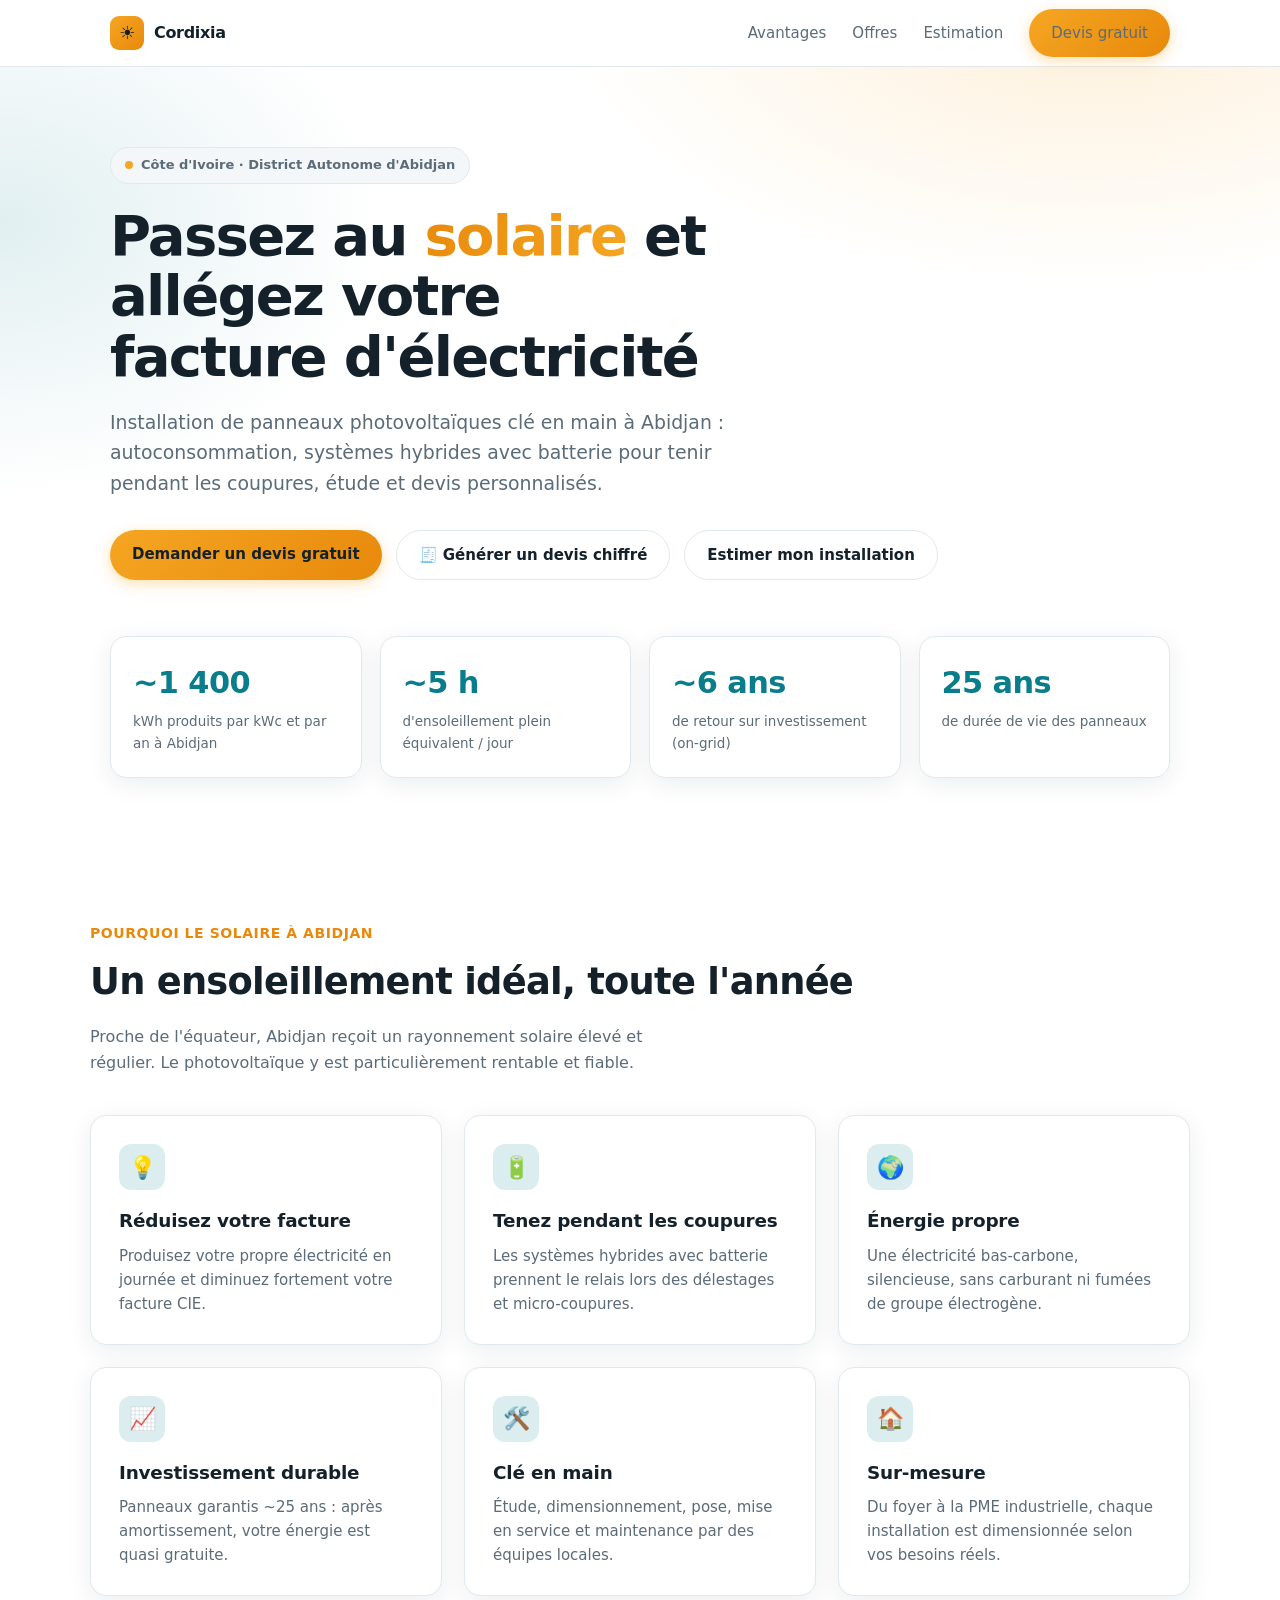
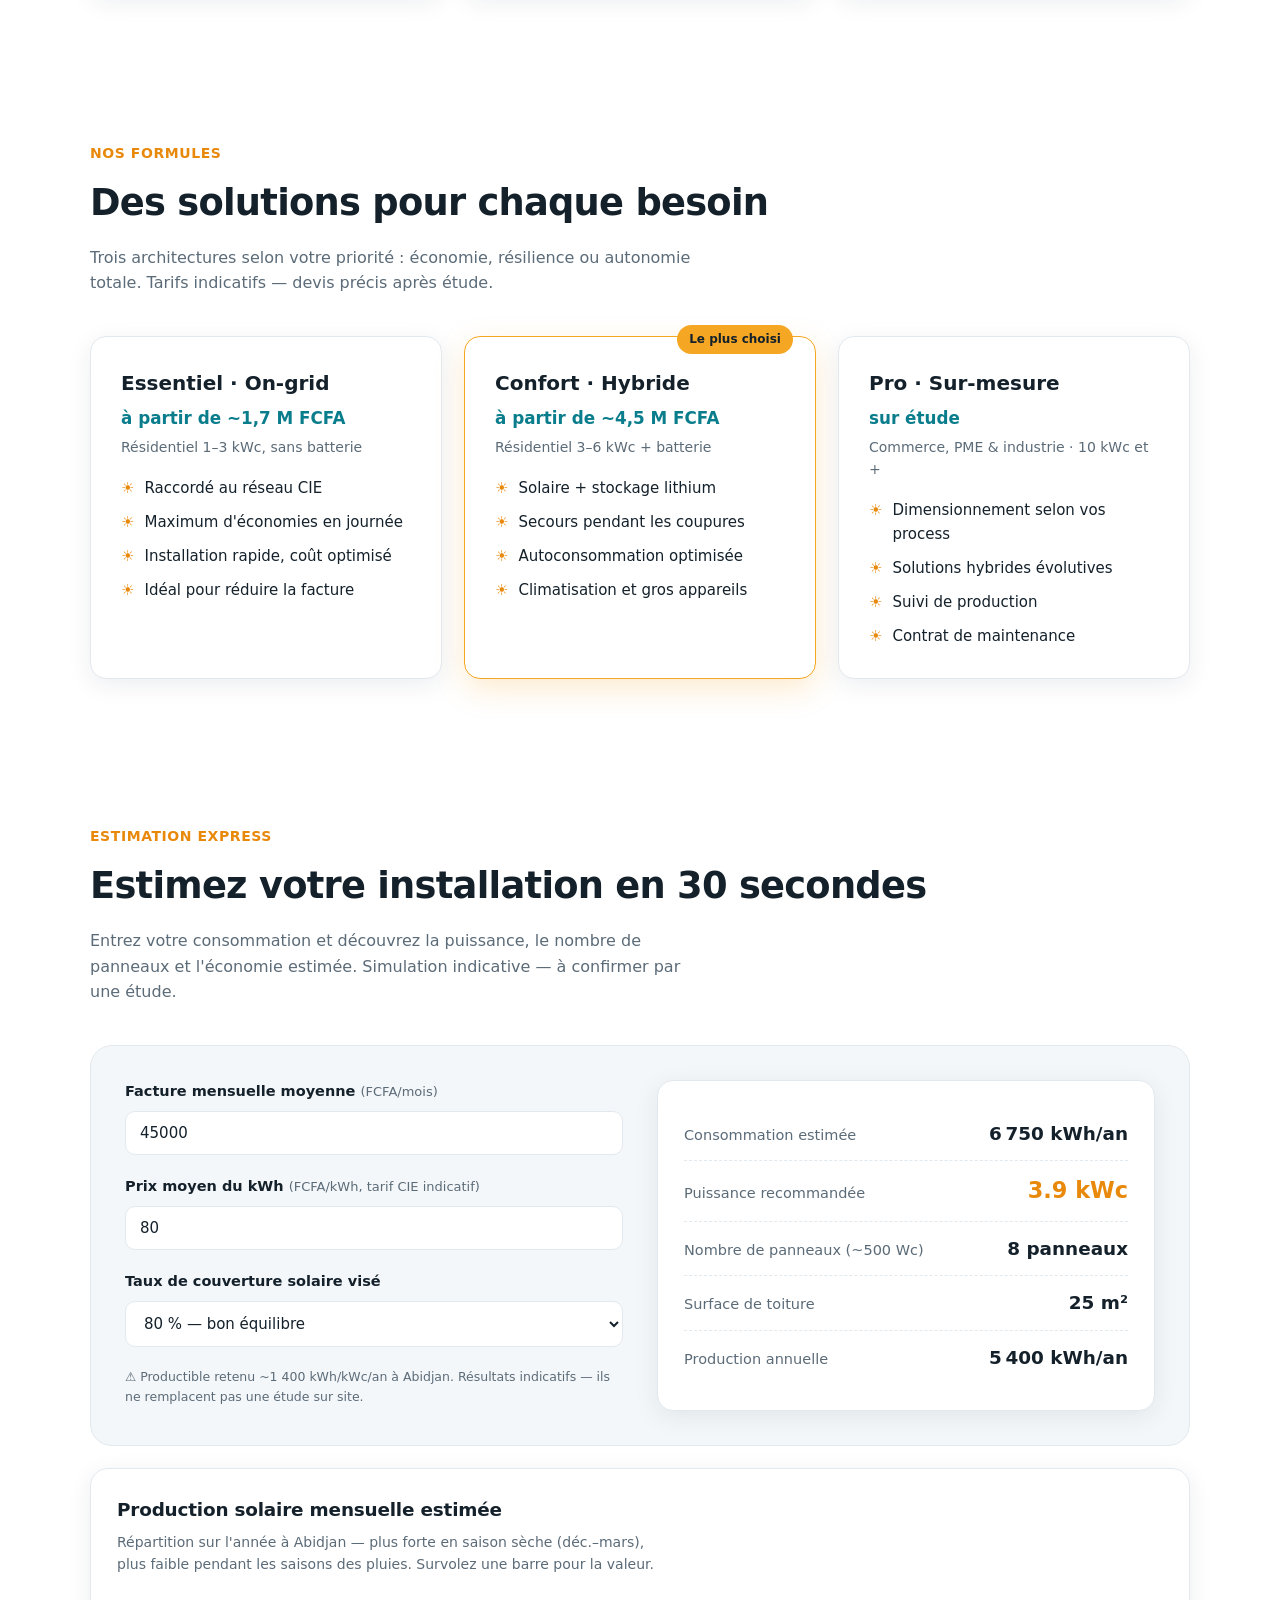
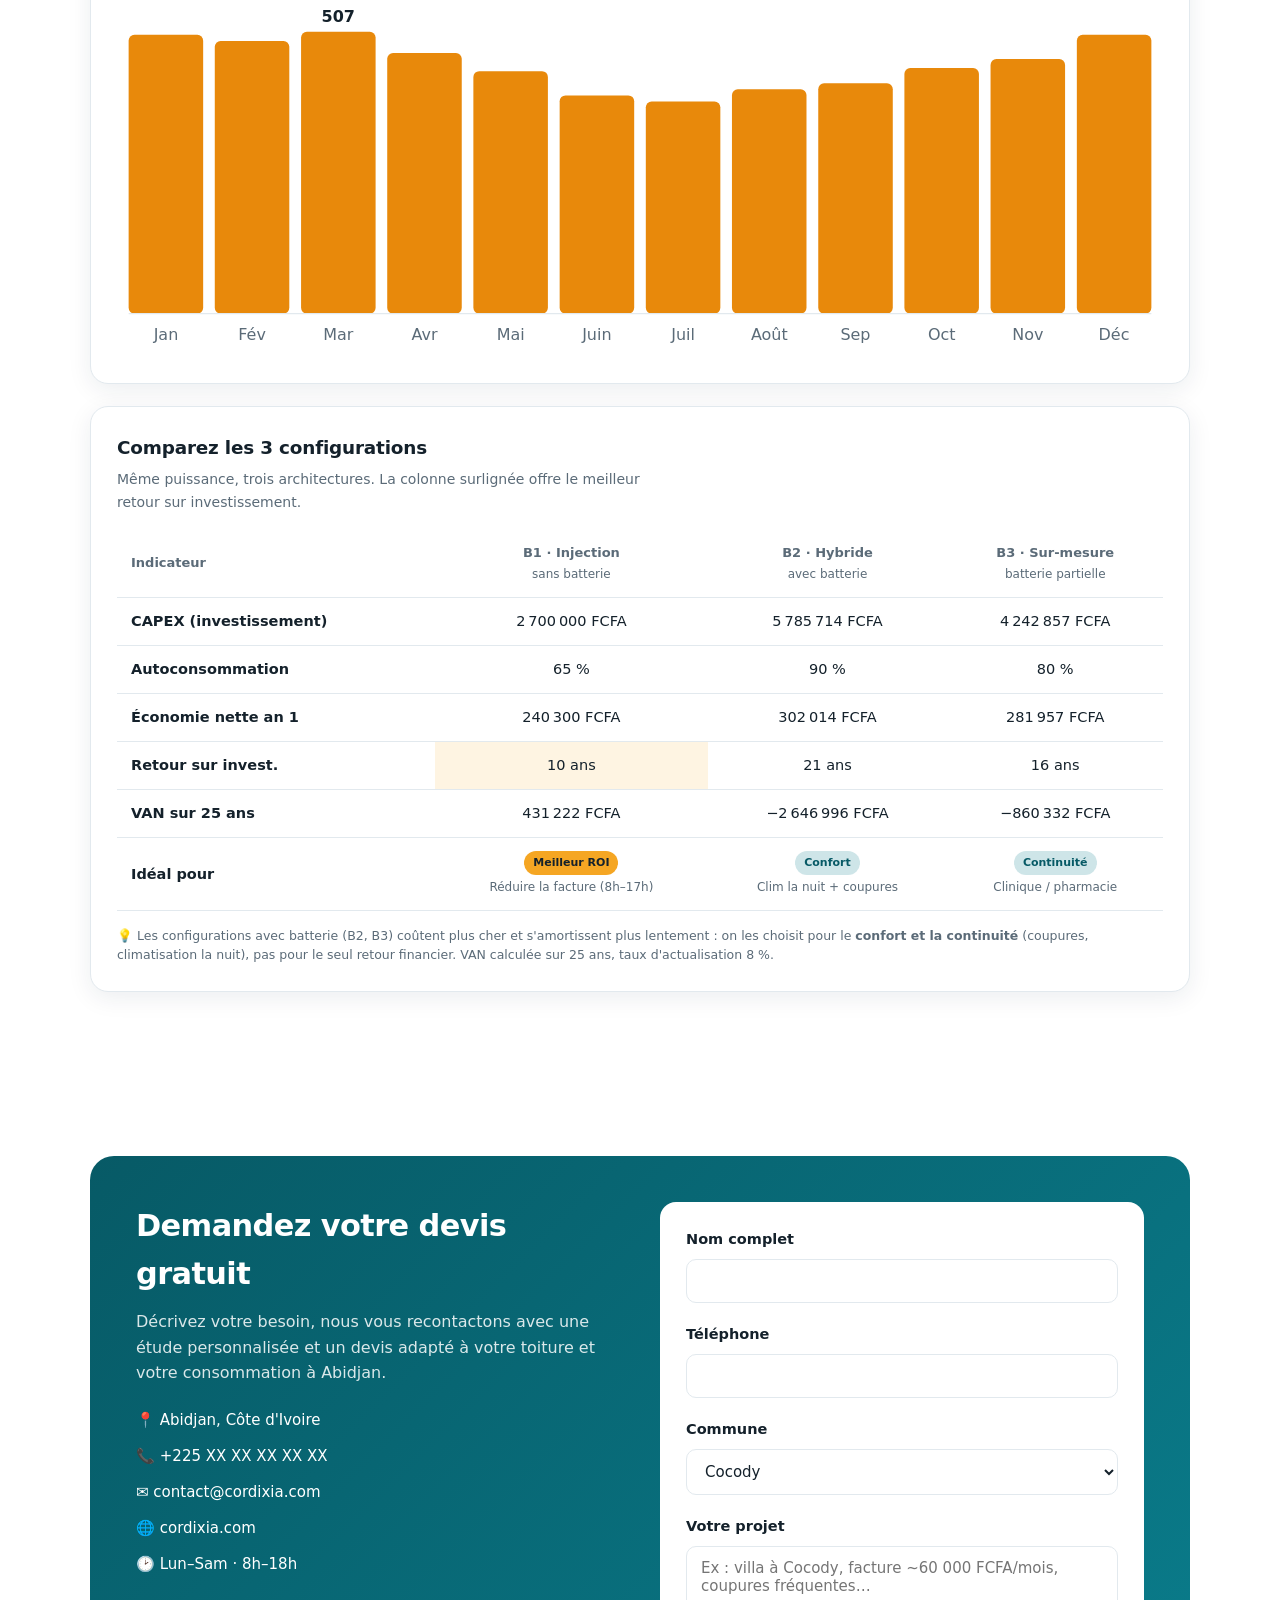
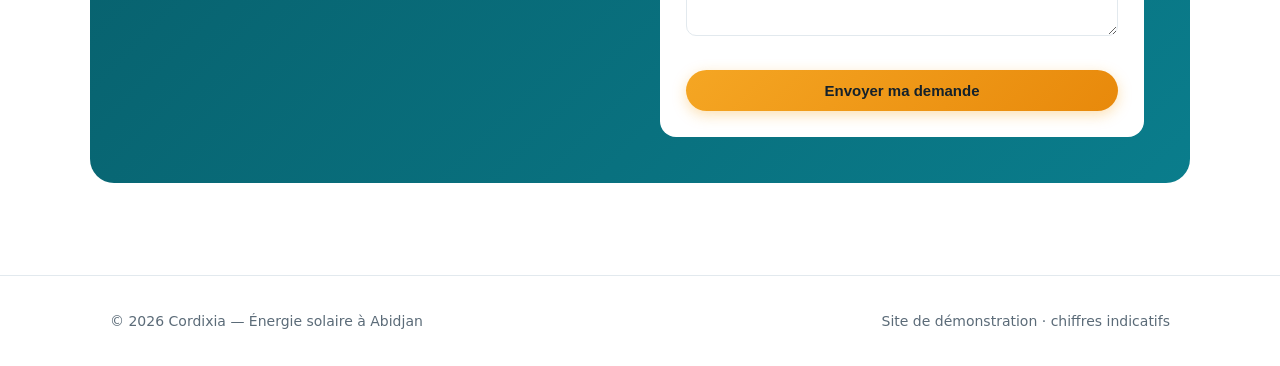
==== commit c79885aa: "revert: retirer les pages Cordixia ajoutées par erreur Annule 4452194 (audit.html, maintenance.html," ====
--- a/index.html
+++ b/index.html
@@ -106,7 +106,7 @@
     @media (max-width: 720px) { .stats { grid-template-columns: repeat(2, 1fr); } }
 
     /* Sections */
-    section.block { padding-top: 72px; padding-bottom: 72px; }
+    section.block { padding: 72px 0; }
     .eyebrow { color: var(--sun-deep); font-weight: 700; font-size: 14px; letter-spacing: 0.04em; text-transform: uppercase; }
     h2.title { font-size: clamp(1.6rem, 3.4vw, 2.3rem); letter-spacing: -0.02em; margin-top: 8px; }
     .section-intro { color: var(--muted); max-width: 60ch; margin-top: 12px; }
@@ -192,9 +192,6 @@
     .form-msg { margin-top: 14px; font-size: 14px; font-weight: 600; color: var(--sky-deep); display: none; }
 
     footer { border-top: 1px solid var(--line); padding: 34px 0; margin-top: 20px; color: var(--muted); font-size: 14px; }
-    .foot-links { display: flex; gap: 18px; flex-wrap: wrap; }
-    .foot-links a { text-decoration: none; }
-    .foot-links a:hover { color: var(--ink); }
     .foot { display: flex; justify-content: space-between; flex-wrap: wrap; gap: 12px; align-items: center; }
   </style>
 </head>
@@ -203,10 +200,8 @@
     <div class="wrap nav">
       <div class="brand"><span class="mark">☀️</span> Cordixia</div>
       <nav class="nav-links">
+        <a href="#avantages">Avantages</a>
         <a href="#offres">Offres</a>
-        <a href="audit.html">Audit énergétique</a>
-        <a href="maintenance.html">Maintenance</a>
-        <a href="a-propos.html">À propos</a>
         <a href="#calcul">Estimation</a>
         <a href="#contact" class="btn">Devis gratuit</a>
       </nav>
@@ -286,7 +281,7 @@
           <li>Dimensionnement selon vos process</li>
           <li>Solutions hybrides évolutives</li>
           <li>Suivi de production</li>
-          <li><a href="maintenance.html">Contrat de maintenance</a></li>
+          <li>Contrat de maintenance</li>
         </ul>
       </div>
     </div>
@@ -382,12 +377,6 @@
   <footer>
     <div class="wrap foot">
       <div>© <span id="year"></span> Cordixia — Énergie solaire à Abidjan</div>
-      <div class="foot-links">
-        <a href="audit.html">Audit énergétique</a>
-        <a href="maintenance.html">Maintenance</a>
-        <a href="a-propos.html">À propos</a>
-        <a href="devis.html">Devis chiffré</a>
-      </div>
       <div>Site de démonstration · chiffres indicatifs</div>
     </div>
   </footer>
